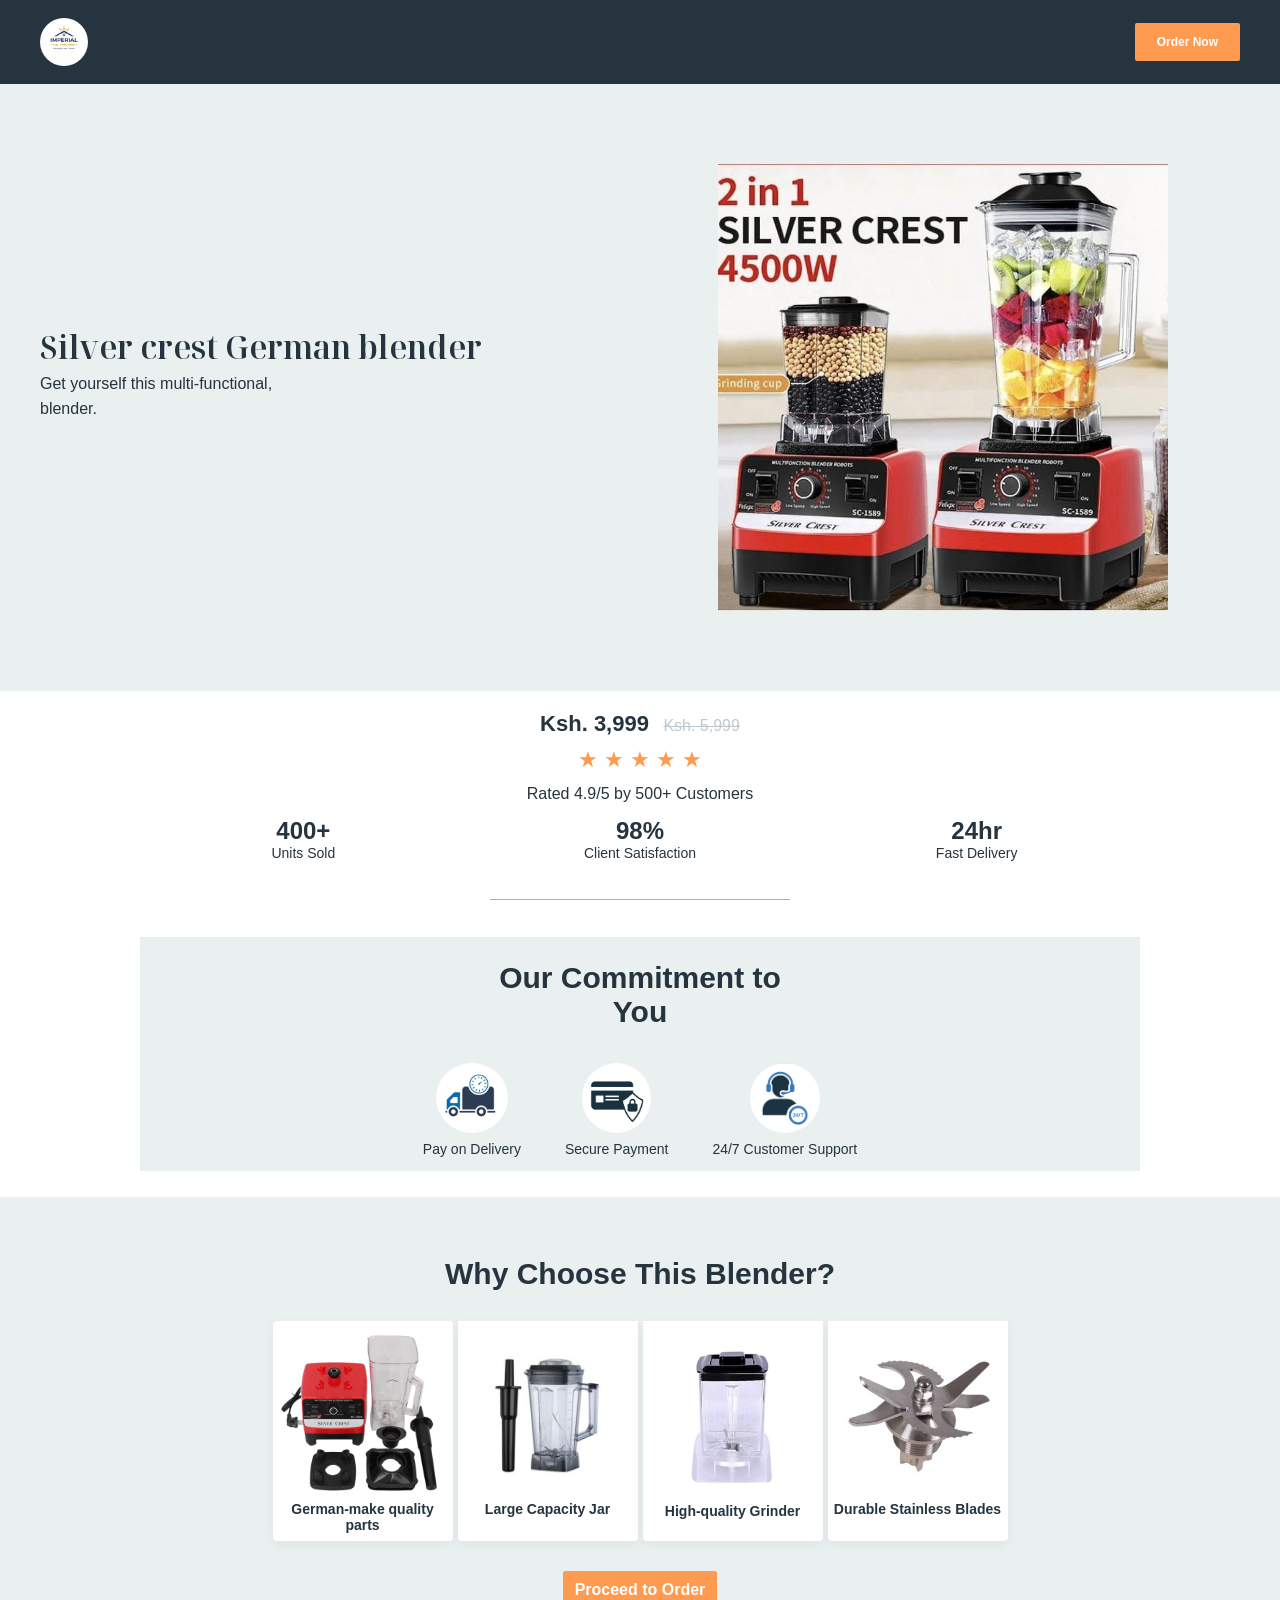
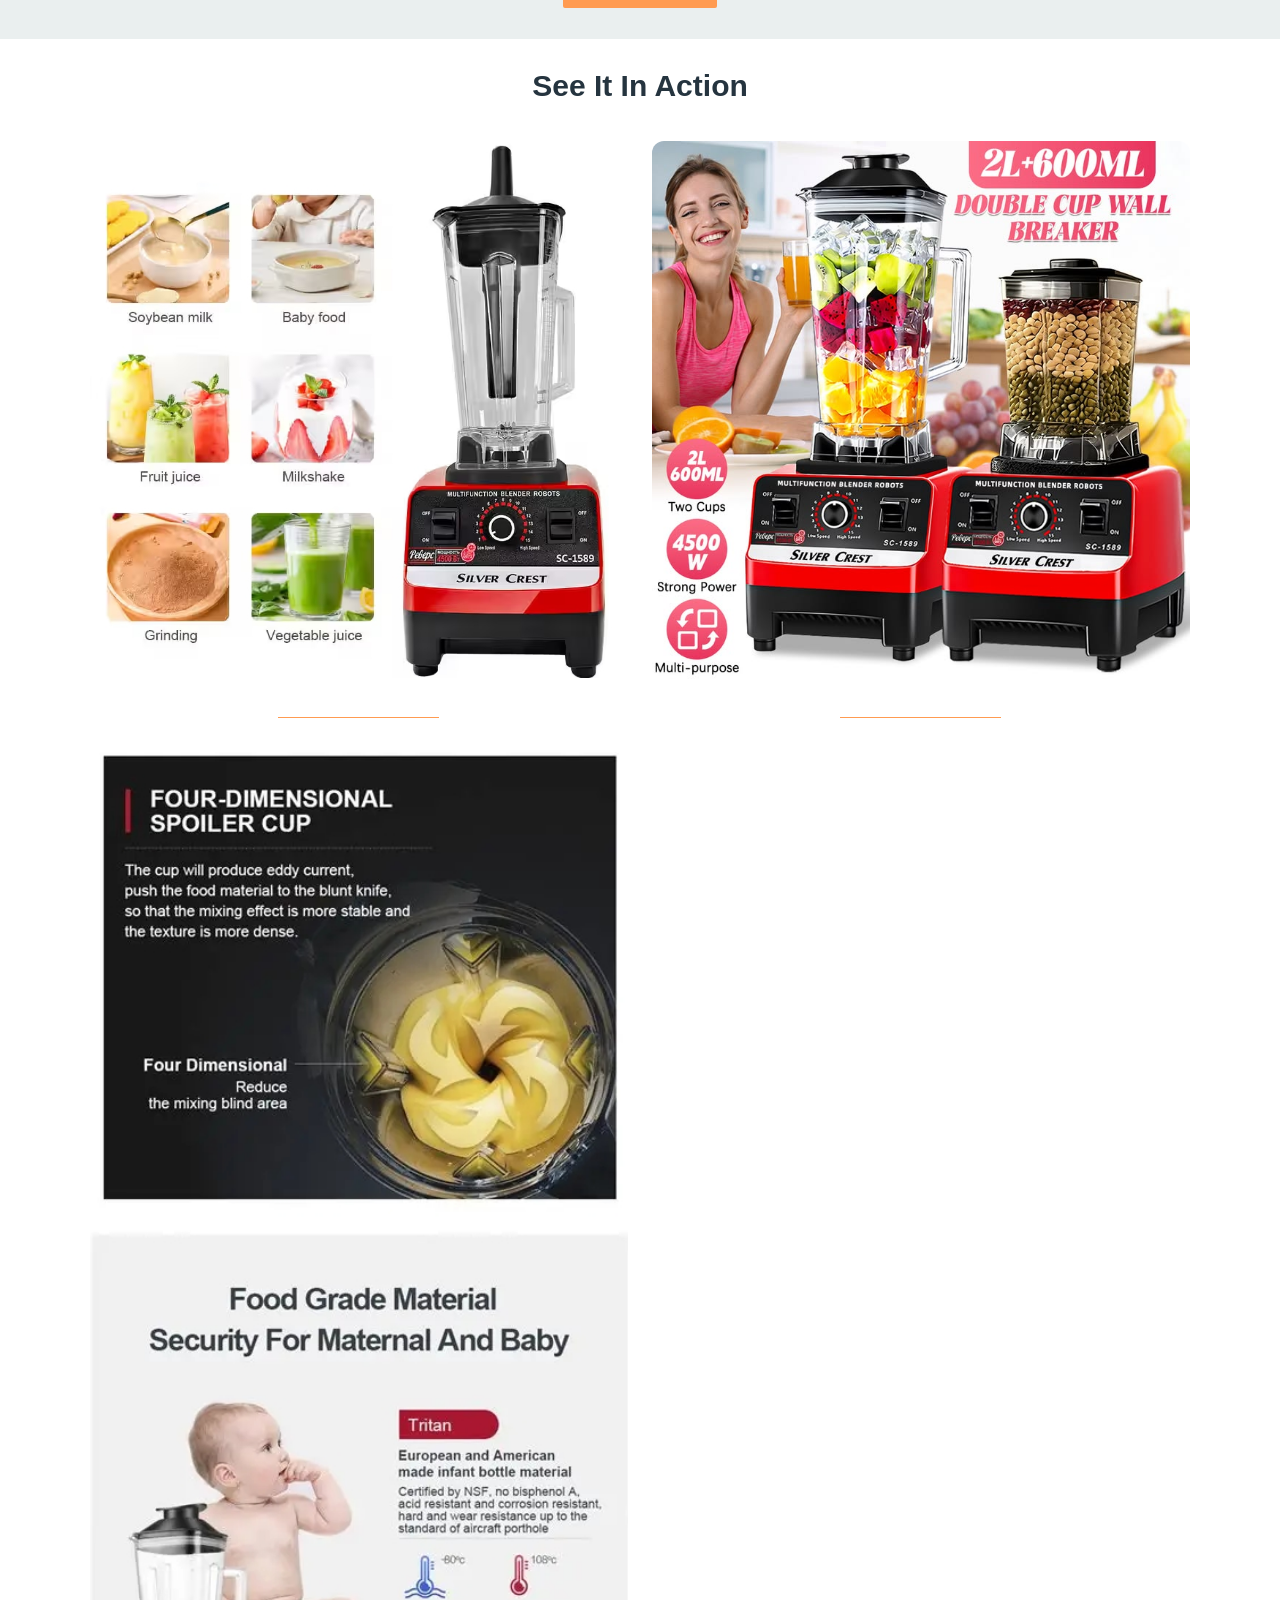
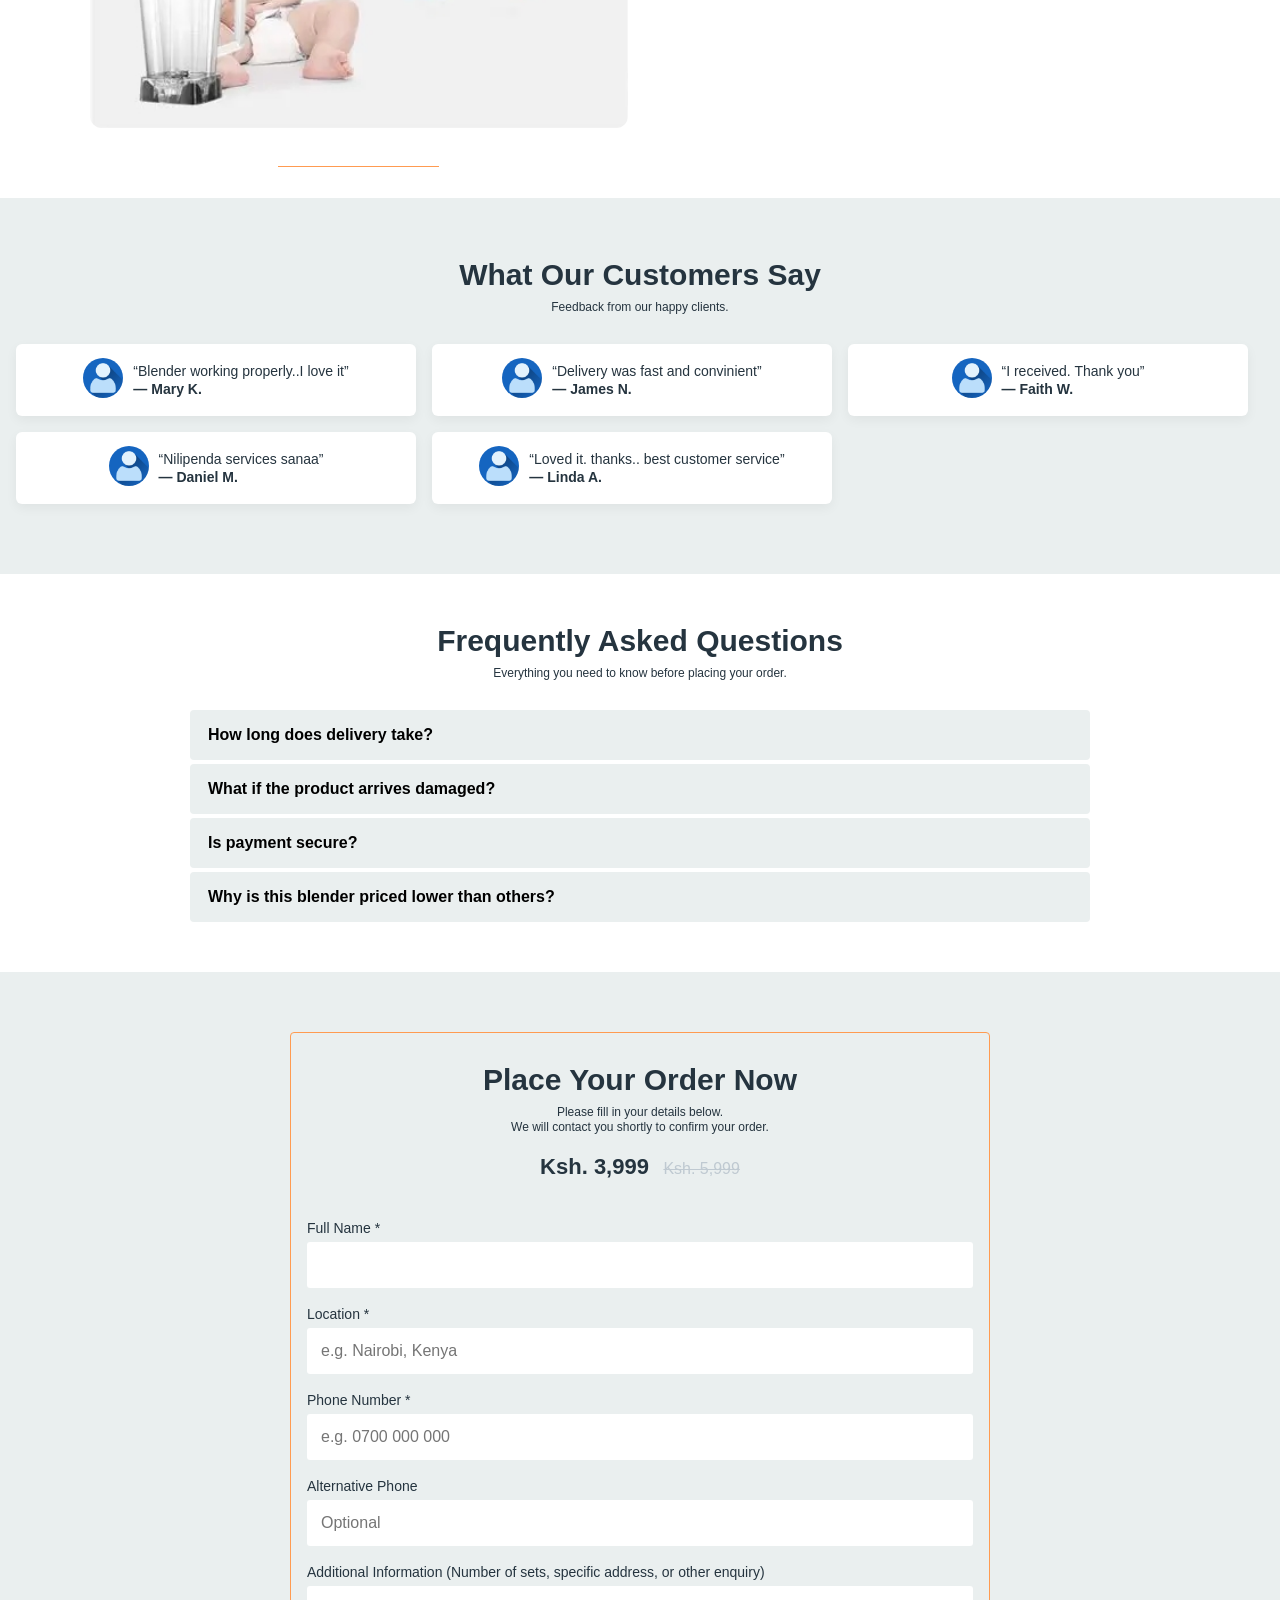
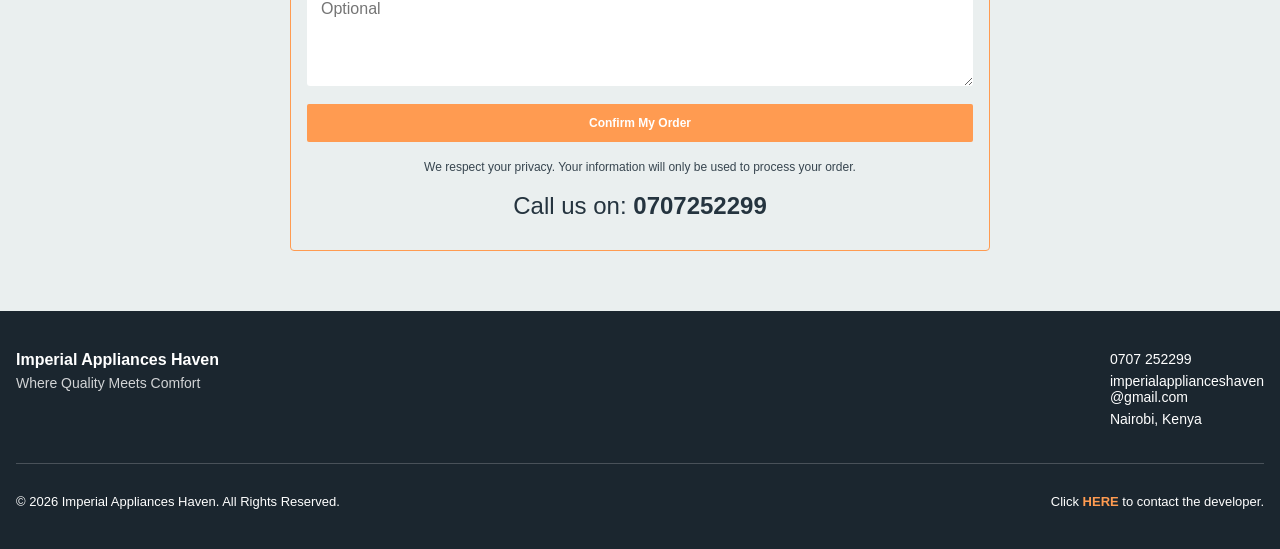
==== index.html @ 5ee31ba0 "Update index.html" ====
<!DOCTYPE html>
<html lang="en">
<head>
    <meta charset="UTF-8">
    <meta name="viewport" content="width=device-width, initial-scale=1.0">
    <title>Imperial Appliances Haven</title>
    <link rel="stylesheet" href="imperial.css">

    <!-- Fonts -->
   <link rel="preconnect" href="https://fonts.googleapis.com">
<link rel="preconnect" href="https://fonts.gstatic.com" crossorigin>
<link href="https://fonts.googleapis.com/css2?family=Karla:ital,wght@0,200..800;1,200..800&family=Lato:ital,wght@0,100;0,300;0,400;0,700;0,900;1,100;1,300;1,400;1,700;1,900&family=Noto+Serif+Display:ital,wdth,wght@0,62.5..100,100..900;1,62.5..100,100..900&display=swap" rel="stylesheet">

</head>

<body>
    <!-- HEADER -->
    
    <header class="header">
        <div class="container header-inner">
    
            <div class="logo">
                <img src="images/logo.png" alt="Brand Logo" class="logo-img">
            </div>
    
            <a href="#order" class="btn-primary">
                Order Now
            </a>
    
        </div>
    </header>


    <!-- HERO SECTION -->
    <section class="hero">
        <div class="container hero-inner">
    
            <div class="hero-content">
                <h2 class="hero-title">
                    <span>Silver crest German blender</span>   
                </h2>
    
                <p class="hero-subtitle">
                    Get yourself this multi-functional, <br> blender.
                    
                </p>
    
                <!-- <a href="#order" class="btn-primary hero-btn">
                    Get Yours Today
                </a> -->
            </div>
    
            <div class="hero-image">
                <img src="images/ble1.jpeg" alt="Blender Product" />
            </div>
    
        </div>
    </section>

    <!-- SOCIAL PROOF -->
    
    <section class="social-proof">
        <div class="container social-proof-inner">

            <div class="hero-offer">
                    <span class="price">Ksh. 3,999</span>
                    <span class="old-price">Ksh. 5,999</span>
            </div>
    
            <!-- Rating -->
            <div class="rating">
                <div class="stars">
                    ★ ★ ★ ★ ★
                </div>
                <p class="rating-text">
                    Rated 4.9/5 by 500+ Customers
                </p>
            </div>
    
    
            <!-- Stats -->
            <div class="stats">
                <div class="stat-box">
                    <h3>400+</h3>
                    <p>Units Sold</p>
                </div>
    
                <div class="stat-box">
                    <h3>98%</h3>
                    <p>Client Satisfaction</p>
                </div>
    
                <div class="stat-box">
                    <h3>24hr</h3>
                    <p>Fast Delivery</p>
                </div>
            </div>

            <div class="commitment-section">
                <h2 class="commitment-section-title">
                    Our Commitment to <br> You
                </h2>
            
                <!-- Trust Badges -->
                <div class="trust-badges">
            
                    <div class="badge">
                        <img src="icons/pay-on-delivery-icon.png" alt="pay-on-delivery-icon" class="social-proof-icon">
                        <p>Pay on Delivery</p>
                    </div>
            
                    <div class="badge">
                        <img src="icons/secure-payment-icon.png" alt="secure-payment-icon" class="social-proof-icon">
                        <span>Secure Payment</span>
                    </div>
            
                    <div class="badge">
                        <img src="icons/customer-support-icon.jpeg" alt="customer-support-icon" class="social-proof-icon">
                        <span>24/7 Customer Support</span>
                    </div>
                </div>
            </div>
    
        </div>
    </section>
    
    <!-- BENEFITS SECTION -->
     
    <section class="benefits">
        <div class="container benefits-inner">
    
            <div class="section-header">
                <h2 class="section-title">
                    Why Choose This Blender?
                </h2>
                <!-- <p class="section-subtitle">
                    Lorem ipsum dolor sit amet, consectetur adipiscing elit.
                    Sed do eiusmod tempor incididunt ut labore.
                </p> -->
            </div>
    
            <div class="benefits-grid">
    
                <div class="benefit-card">
                    <div class="benefit-icon">
                        <img src="images/blender-parts-removebg-preview.png" alt="product-icon" class="">
                    </div>
                    <h4>German-make quality parts</h4>
                    <!-- <p>
                                    Lorem ipsum dolor sit amet, consectetur adipiscing elit,
                                    sed do eiusmod tempor incididunt ut labore.
                                </p> -->
                </div>
    
                <div class="benefit-card">
                    <div class="benefit-icon">
                        <img src="images/jar_blender.jpg" alt="product-icon" class="">
                    </div>
                    <h4>Large Capacity Jar</h4>
                    <!-- <p>
                                    Lorem ipsum dolor sit amet, consectetur adipiscing elit,
                                    sed do eiusmod tempor incididunt ut labore.
                                </p> -->
                </div>
    
    
                <div class="benefit-card">
                    <div class="benefit-icon">
                        <img src="images/grinder.jpeg" alt="product-icon" class="">
                    </div>
                    <h4>High-quality Grinder</h4>
                    <!-- <p>
                                    Lorem ipsum dolor sit amet, consectetur adipiscing elit,
                                    sed do eiusmod tempor incididunt ut labore.
                                </p> -->
                </div>
    
                <div class="benefit-card">
                    <div class="benefit-icon">
                        <img src="images/motor.jpeg" alt="product-icon" class="">
                    </div>
                    <h4>Durable Stainless Blades</h4>
                    <!-- <p>
                                    Lorem ipsum dolor sit amet, consectetur adipiscing elit,
                                    sed do eiusmod tempor incididunt ut labore.
                                </p> -->
                </div>
    
            </div>
    
        </div>
    </section>

    <div class="order-now-button-container">
        <a href="#order" class="btnprimary2">
            Proceed to Order
        </a>
    </div>


    <!-- PRODUCT SHOWCASE -->

    <section class="product-showcase">
        <div class="container showcase-inner">
    
            <div class="section-header">
                <h2 class="section-title">
                    See It In Action
                </h2>
                <!-- <p class="section-subtitle">
                    Lorem ipsum dolor sit amet, consectetur adipiscing elit.
                    Sed do eiusmod tempor incididunt ut labore.
                </p> -->
            </div>
    
            <div class="showcase-grid">
    
                <div class="showcase-card">
                    <img src="images/ble8.jpeg" alt="Blender View 1">
                    <!-- <h3>Modern Design</h3>
                    <p>
                        Lorem ipsum dolor sit amet, consectetur adipiscing elit.
                    </p> -->
                </div>
    
                <div class="showcase-card">
                    <img src="images/Ble10.jpg" alt="Blender View 2">
                    <!-- <h3>Powerful Blending</h3>
                    <p>
                        Lorem ipsum dolor sit amet, consectetur adipiscing elit.
                    </p> -->
                </div>
    
                <div class="showcase-card">
                    <img src="images/blender-benefits4.jpeg" alt="Blender View 3">
                    <!-- <h3>Large Capacity</h3>
                    <p>
                        Lorem ipsum dolor sit amet, consectetur adipiscing elit.
                    </p> -->
                </div>
    
                <!-- <div class="showcase-card">
                    <img src="images/blender1.jpg" alt="Blender View 4">
                    <h3>Easy To Clean</h3>
                    <p>
                        Lorem ipsum dolor sit amet, consectetur adipiscing elit.
                    </p>
                </div> -->
    
            </div>
    
        </div>
    </section>


    <!-- TESTIMONIALS -->
    <section class="testimonials">
        <div class="container testimonials-inner">
    
            <div class="section-header">
                <h2 class="section-title">
                    What Our Customers Say
                </h2>
                <p class="section-subtitle">
                    Feedback from our happy clients.
                </p>
            </div>
    
            <div class="testimonial-scroll">
    
                <div class="testimonial-card">
                    <div class="testimonial-user">
                        <img src="icons/user_9187466.png" alt="Blender View 1">
                    </div>
                    <p>
                        “Blender working properly..I love it” <br>
                        <span class="testimonial-name">— Mary K.</span>
                    </p>
                    
                </div>

                <div class="testimonial-card">
                    <div class="testimonial-user">
                        <img src="icons/user_9187466.png" alt="Blender View 1">
                    </div>
                    <p>
                        “Delivery was fast and convinient” <br>
                        <span class="testimonial-name">— James N.</span>
                    </p>
                    
                </div>

                <div class="testimonial-card">
                    <div class="testimonial-user">
                        <img src="icons/user_9187466.png" alt="Blender View 1">
                    </div>
                    <p>
                        “I received. Thank you” <br>
                        <span class="testimonial-name">— Faith W.</span>
                    </p>
                    
                </div>

                <div class="testimonial-card">
                    <div class="testimonial-user">
                        <img src="icons/user_9187466.png" alt="Blender View 1">
                    </div>
                    <p>
                        “Nilipenda services sanaa” <br>
                        <span class="testimonial-name">— Daniel M.</span>
                    </p>
                    
                </div>

                <div class="testimonial-card">
                    <div class="testimonial-user">
                        <img src="icons/user_9187466.png" alt="Blender View 1">
                    </div>
                    <p>
                        “Loved it. thanks.. best customer service” <br>
                        <span class="testimonial-name">— Linda A.</span>
                    </p>
                    
                </div>

    
            </div>
    
        </div>
    </section>


    <section class="faq">
        <div class="container faq-inner">
    
            <div class="section-header">
                <h2 class="section-title">
                    Frequently Asked Questions
                </h2>
                <p class="section-subtitle">
                    Everything you need to know before placing your order.
                </p>
            </div>
    
            <div class="faq-accordion">
    
                <!-- 1 -->
                <div class="faq-item">
                    <button class="faq-question">
                        How long does delivery take?
                    </button>
                    <div class="faq-answer">
                        <p>
                            We process orders within 24 hours. Delivery typically takes
                            1–3 working days depending on your location. You will receive
                            confirmation and tracking details once your order is dispatched.
                        </p>
                    </div>
                </div>
    
                <!-- 2 -->
                <div class="faq-item">
                    <button class="faq-question">
                        What if the product arrives damaged?
                    </button>
                    <div class="faq-answer">
                        <p>
                            Your satisfaction is our priority. If your item arrives damaged,
                            contact us within 24 hours and we will replace it at no extra cost.
                            We stand fully behind the quality of our products.
                        </p>
                    </div>
                </div>
    
                <!-- 3 -->
                <div class="faq-item">
                    <button class="faq-question">
                        Is payment secure?
                    </button>
                    <div class="faq-answer">
                        <p>
                            Yes. We use secure payment processing and also offer Pay on Delivery
                            for extra peace of mind. Your information is protected and never shared.
                        </p>
                    </div>
                </div>
    
                <!-- 4 -->
                <div class="faq-item">
                    <button class="faq-question">
                        Why is this blender priced lower than others?
                    </button>
                    <div class="faq-answer">
                        <p>
                            We work directly with suppliers to reduce middleman costs.
                            This allows us to offer premium quality at a fair price without
                            compromising performance or durability.
                        </p>
                    </div>
                </div>
    
                <!-- 5 -->
                <!-- <div class="faq-item">
                    <button class="faq-question">
                        What if I’m not satisfied with my purchase?
                    </button>
                    <div class="faq-answer">
                        <p>
                            If you're not completely satisfied, contact us within 7 days
                            of delivery and we will assist with returns or exchanges.
                            We are committed to ensuring you feel confident about your purchase.
                        </p>
                    </div>
                </div> -->
    
            </div>
    
        </div>
    </section>

    <section class="order-section" id="order">
        <div class="container order-inner">
    
            <div class="section-header">
                <h2 class="section-title">
                    Place Your Order Now
                </h2>
                <p class="section-subtitle">
                    Please fill in your details below. <br> 
                    We will contact you shortly to 
                    confirm your order.
                </p>
                
                <div class="hero-offer">
                    <span class="price">Ksh. 3,999</span>
                    <span class="old-price">Ksh. 5,999</span>
                </div>
                
            </div>
    
            <form action="https://formsubmit.co/easlum97@gmail.com" method="POST" class="order-form" id="orderForm">
                
                <!--EMAIL Carbon Copy-->  
                <input type="hidden" name="_cc" value="ndiritusamuel99@gmail.com">
            
                <!-- Disable Captcha -->
                <input type="hidden" name="_captcha" value="false">
            
                <!-- Email Subject -->
                <input type="hidden" name="_subject" value="New Order Received!">
            
                <!-- Redirect After Submit -->
                <!-- <input type="hidden" name="_next" value="thankyou.html"> -->

                <!--AFTER HOSTING Connect to online thankyou.html-->
                <!-- <input type="hidden" name="_next" value="https://yourdomain.com/thankyou.html"> -->

    
                <div class="form-group">
                    <label for="name">Full Name *</label>
                    <input type="text" id="fullname" name="fullname" required>
                </div>
    
                <div class="form-group">
                    <label for="location">Location *</label>
                    <input type="text" id="location" name="location" placeholder="e.g. Nairobi, Kenya" required>
                </div>
    
                <div class="form-group">
                    <label for="phone">Phone Number *</label>
                    <input type="tel" id="phone" name="phone" placeholder="e.g. 0700 000 000" required>
                </div>
    
                <div class="form-group">
                    <label for="alt-phone">Alternative Phone</label>
                    <input type="tel" id="alternative_phone" name="alternative_phone" placeholder="Optional">
                </div>
    
                <div class="form-group">
                    <label for="message">
                        Additional Information (Number of sets, specific address, or other enquiry)
                    </label>
                    <textarea type="text" id="message" name="Additional Info" rows="4" placeholder="Optional"></textarea>
                </div>
    
                <button type="submit" class="btn-primary order-btn">
                    Confirm My Order
                </button>

                <p class="form-note">
                    We respect your privacy. Your information will only be used to process your order.
                </p>

                <p style="font-size:24px; text-align:center; justify-content:center;"> Call us on: <b>0707252299</b></p>

            </form>
    
        </div>
    </section>

    <!-- Modal Overlay -->
    <div id="customModal" class="modal-overlay">
        <div class="modal-box">
            <h3 id="modalTitle"></h3>
            <p id="modalMessage"></p>
            <button id="modalBtn">OK</button>
            
        </div>
    </div>


    <footer class="footer">
        <div class="container footer-inner">
    
            <!-- First Level -->
            <div class="footer-top">
    
                <div class="footer-brand">
                    <h3>Imperial Appliances Haven</h3>
                    <p>Where Quality Meets Comfort</p>

                </div>
    
                <div class="footer-contact">
                    <p>0707 252299</p>
                    <p>imperialapplianceshaven<br>@gmail.com</p>
                    <p>Nairobi, Kenya</p>

                </div>
    
            </div>
    
            <!-- Divider -->
            <div class="footer-divider"></div>
    
            <!-- Second Level -->
            <div class="footer-bottom">
                <p>
                    © 2026 Imperial Appliances Haven. All Rights Reserved.
                </p>
    
                <p class="developer">
                    Click 
                    <a href="https://wa.me/254707252299" target="_blank">
                        HERE
                    </a> to contact the developer.
                </p>
            </div>
    
        </div>
    </footer>





    <!-- Confirmation Popup -->
    <!-- <div id="popupOverlay" class="popup-overlay">
        <div class="popup-box">
            <h2>✅ Order Received!</h2>
            <p>Thank you for your order. Our team will contact you shortly to confirm delivery details.</p>

            <a href="https://wa.me/254707252299" class="popup-btn">Chat on WhatsApp</a>

            <button onclick="closePopup()" class="popup-close">Close</button>
        </div>
    </div> -->


    <script src="imperial.js"></script>

</body>


</html>
---- imperial.css ----
/* ===============================
   ROOT VARIABLES
================================= */

:root {
  --primary: #25343F;
  --secondary: #EAEFEF;
  --tertiary: #BFC9D1;
  --cta: #FF9B51;

  --heading-font: 'Montserrat', sans-serif;
  --body-font: 'Inter', sans-serif;
}

/* ===============================
   GLOBAL RESET
================================= */

* {
  margin: 0;
  padding: 0;
  box-sizing: border-box;
}

body {
  font-family: var(--body-font);
  background-color: var(--secondary);
  color: var(--primary);
}

/* ===============================
   HEADER (Mobile First)
================================= */

.header {
  position: sticky;
  top: 0;
  width: 100%;
  background-color: var(--primary);
  padding: 14px 16px;
  z-index: 1000;
}

.header-inner {
  display: flex;
  justify-content: space-between;
  align-items: center;
}

/* Logo */

.logo {
  display: flex;
  align-items: center;
  gap: 8px;
  font-family: var(--heading-font);
  font-weight: 600;
  font-size: 18px;
  color: white;
}

.logo-img {
  height: 36px;
  width: auto;
  display: block;
  border-radius: 50%;
}

/* CTA Button */

.btn-primary {
  background-color: var(--cta);
  color: #fff;
  font-family: var(--body-font);
  font-size: 12px;
  font-weight: 600;
  padding: 10px 8px;
  border-radius: 2px;
  text-decoration: none;
  transition: 0.3s ease;
}

.btn-primary:hover {
  opacity: 0.9;
}


/* ===============================
   HERO SECTION
================================= */

.hero {
  padding: 30px 16px 4px 16px;
  background-color: var(--secondary);
}

.hero-inner {
  display: flex;
  flex-direction: column;
  gap: 10px;
}

/* Content */

.hero-content {
  text-align: start;
}

.hero-title {

  font-family: "Noto Serif Display", serif;
  font-optical-sizing: auto;
  font-weight: 600;
  font-style: normal;
  /* font-variation-settings:
    "wdth" 100,; */
  font-size: 32px;
  line-height: 1.15;
  margin-bottom: 5px;
}

.hero-subtitle {
  font-size: 16px;
  line-height: 1.6;
  margin-bottom: 24px;
  color: var(--primary);
}

/* Offer Pricing */

.hero-offer {
  padding: 20px 0px 0px 0px;
  text-align: center;
}

.price {
  font-size: 22px;
  font-weight: 600;
  margin-right: 10px;
  color: var(--primary);
}

.old-price {
  font-size: 16px;
  text-decoration: line-through;
  color: var(--tertiary);
}


/* Image */

.hero-image img {
  width: 100%;
  max-width: 400px;
  margin: 0 auto;
  display: block;
  /* border-radius: 2px; */
}


/* ===============================
   SOCIAL PROOF
================================= */

.social-proof {
  background-color: #ffffff;
  padding: 0px 16px 0px 16px;
  text-align: center;
}

.social-proof-inner {
  display: flex;
  flex-direction: column;
  gap: 10px;
}

/* Rating */

.stars {
  font-size: 22px;
  color: var(--cta);
  margin-bottom: 8px;
}

.rating-text {
  font-size: 16px;
  line-height: 1.6;
  padding-bottom: 0px;
}


/* Stats */
.stats {
  display: flex;
  flex-direction: row;
  gap: 10px;
  justify-content: space-around;
  padding-bottom: 40px;

  background: linear-gradient(var(--cta) 50%, transparent 50%);
  background-size: 30% 2px;
  background-repeat: no-repeat;
  background-position: bottom center;
}

.stat-box h3 {
  font-family: var(--heading-font);
  font-size: 24px;
  font-weight: 600;
  color: var(--primary);
}

.stat-box p {
  font-size: 14px;
  color: var(--primary);
}

/* Commitment Section */
.commitment-section{
  margin: 26px 0px;
  text-align: center;
  background-color: var(--secondary);
}


.commitment-section-title{
  font-family: var(--heading-font);
  font-size: 30px;
  font-weight: 600;
  margin-top: 24px;
  padding-bottom: 20px;
}

/* Trust Badges */

.trust-badges {
  display: flex;
  flex-direction: row;
  gap: 16px;
  background-color: var(--secondary);
}

.social-proof-icon {
  height: 70px;
  width: auto;
  display: block;
  border-radius: 50%;
}

.badge {
  padding: 14px;
  border-radius: 10px;
  font-size: 14px;
  display: flex;
  flex-direction: column;
  justify-content: center;
  align-items: center;
  gap: 8px;
}


/* ===============================
   BENEFITS SECTION
================================= */

.benefits {
  padding: 60px 16px 30px 16px;
  background-color: var(--secondary);
}

.section-header {
  text-align: center;
  margin-bottom: 30px;
}

.section-title {
  font-family: var(--heading-font);
  font-size: 30px;
  font-weight: 600;
  margin-bottom: 8px;
}

.section-subtitle {
  font-size: 12px;
  line-height: 1.2;
}

/* Grid */

.benefits-grid {
  display: flex;
  flex-direction: row;
  gap: 5px;
}

/* Cards */

.benefits-grid{
  justify-content: center;
}

.benefit-card {
  width: 180px;
  height: 220px;
  background-color: #ffffff;
  border-radius: 4px;
  text-align: center;
  box-shadow: 0 4px 12px rgba(0,0,0,0.05);
}

.benefit-card img {
  height: 100%;
  width: 100%;
  object-fit: cover;
  display: block;
  margin: 0 auto;
}

.benefit-card h4 {
  font-size: 14px;
  margin-bottom: 10px;
}

.benefit-card p {
  font-size: 16px;
  line-height: 1.6;
}


/* ===============================
   ORDER NOW BUTTON CONTAINER
================================= */
.order-now-button-container{
  background-color: var(--secondary);
  padding: 10px 16px;
  margin-bottom: 30px;
  text-align: center;

}

.btnprimary2 {
  background-color: var(--cta);
  color: #fff;
  font-family: var(--body-font);
  font-size: 16px;
  font-weight: 600;
  padding: 10px 12px;
  border-radius: 2px;
  text-decoration: none;
  transition: 0.3s ease;
}


/* ===============================
   PRODUCT SHOWCASE
================================= */

.product-showcase {
  padding: 30px 16px;
  background-color: #ffffff;
}

.showcase-inner {
  display: flex;
  flex-direction: column;
  gap: 0px;
}

.showcase-grid {
  display: flex;
  flex-direction: column;
  gap: 30px;
}

.showcase-card {
  text-align: center;
  background: linear-gradient(var(--cta) 50%, transparent 50%);
  background-size: 30% 2px;
  background-repeat: no-repeat;
  background-position: bottom center;
  padding-bottom: 20px;
}

.showcase-card img {
  width: 100%;
  border-radius: 12px;
  margin-bottom: 16px;
}

.showcase-card h3 {
  font-family: var(--heading-font);
  font-size: 22px;
  font-weight: 600;
  margin-bottom: 8px;
}

.showcase-card p {
  font-size: 16px;
  line-height: 1.6;
}


/* ===============================
   TESTIMONIALS
================================= */

.testimonials {
  padding: 60px 16px;
  background-color: var(--secondary);
}

.testimonial-scroll {
  display: flex;
  flex-direction: row;
  gap: 16px;
  overflow-x: auto;
  scroll-snap-type: x mandatory;
  padding-bottom: 10px;
}

.testimonial-scroll::-webkit-scrollbar {
  display: none;
}

/* Cards */

.testimonial-card {
  min-width: 160px;
  background-color: #ffffff;
  padding: 14px;
  border-radius: 6px;
  flex-shrink: 0;
  scroll-snap-align: start;
  box-shadow: 0 4px 12px rgba(0,0,0,0.05);
  display: flex;
  flex-direction: row;
  gap: 10px;
  justify-content: center;
  align-items: center;
}

.testimonial-user img {
  width: 40px;
  height: 40px;
  border-radius: 50%;
  object-fit: cover;
}

.testimonial-card p {
  font-size: 14px;
  line-height: 1.3;
}

.testimonial-name {
  font-size: 14px;
  font-weight: 600;
  color: var(--primary);
}

/* ===============================
   FAQ SECTION
================================= */

.faq {
  padding: 50px 16px;
  background-color: #ffffff;
}

.faq-accordion {
  display: flex;
  flex-direction: column;
  gap: 4px;
}

/* FAQ Item */

.faq-item {
  border-radius: 4px;
  overflow: hidden;
  background-color: var(--secondary);
}

/* Question Button */

.faq-question {
  width: 100%;
  padding: 16px 18px;
  text-align: left;
  font-family: var(--heading-font);
  font-size: 16px;
  font-weight: 600;
  background: none;
  border: none;
  cursor: pointer;
  position: relative;
}

/* Answer */

.faq-answer {
  max-height: 0;
  overflow: hidden;
  transition: max-height 0.3s ease;
  padding: 0 18px;
}

.faq-answer p {
  font-size: 14px;
  line-height: 1.3;
  padding-bottom: 18px;
}


/* ===============================
   ORDER SECTION
================================= */

.order-section {
  padding: 60px 16px;
  color: var(--primary);
}

.order-inner {
  padding: 30px 16px;
  display: flex;
  flex-direction: column;
  gap: 10px;
  border: 1px solid var(--cta);
  border-radius: 4px;
}

.order-form {
  display: flex;
  flex-direction: column;
  gap: 18px;
}

/* Form Group */

.form-group {
  display: flex;
  flex-direction: column;
  gap: 6px;
}

.form-group label {
  font-size: 14px;
  font-weight: 500;
}

.form-group input,
.form-group textarea {
  padding: 14px;
  border-radius: 3px;
  border: none;
  font-size: 16px;
  font-family: var(--body-font);
}

/* Focus State */

.form-group input:focus,
.form-group textarea:focus {
  outline: 1px solid var(--cta);
}

/* Button */

.order-btn {
  background-color: var(--cta);
  color: #fff;
  font-family: var(--body-font);
  font-size: 12px;
  font-weight: 600;
  padding: 10px 8px;
  border-radius: 2px;
  text-decoration: none;
  transition: 0.3s ease;
  border: none;
}

  .form-note {
  font-size: 12px;
  text-align: center;
  opacity: 0.9;
}


/* ===============================
   FOOTER
================================= */

.footer {
  background-color: #1b262f;
  color: #ffffff;
  padding: 40px 16px;
  font-size: 14px;
}

.footer-inner {
  display: flex;
  flex-direction: column;
  /* padding: 0px 16px; */
  gap: 30px;
}

/* Top Section */

.footer-top {
  display: flex;
  flex-direction: row;
  justify-content: space-between;
  gap: 20px;
}

.footer-brand h3 {
  font-family: var(--heading-font);
  font-size: 16px;
  margin-bottom: 6px;
}

.footer-brand p {
  font-size: 14px;
  opacity: 0.8;
}

.footer-contact p {
  margin-bottom: 6px;
}

/* Divider */

.footer-divider {
  height: 1px;
  background-color: rgba(255,255,255,0.2);
}

/* Bottom Section */

.footer-bottom {
  display: flex;
  flex-direction: column;
  gap: 10px;
}

.footer-bottom p {
  font-size: 13px;
}

.footer-bottom a {
  color: var(--cta);
  text-decoration: none;
  font-weight: 600;
}


/* ===============================
   POPUP STYLES
================================= */
.popup-overlay {
  position: fixed;
  top: 0;
  left: 0;
  width: 100%;
  height: 100%;
  background: rgba(0,0,0,0.6);
  display: none;
  align-items: center;
  justify-content: center;
  z-index: 9999;
}

.popup-box {
  background: #ffffff;
  width: 90%;
  max-width: 360px;
  padding: 30px 20px;
  border-radius: 12px;
  text-align: center;
}

.popup-box h2 {
  color: #25343F;
  margin-bottom: 10px;
}

.popup-box p {
  font-size: 15px;
  color: #555;
}

.popup-btn {
  display: block;
  background: #FF9B51;
  color: #fff;
  padding: 12px;
  border-radius: 6px;
  text-decoration: none;
  font-weight: 600;
  margin: 15px 0;
}

.popup-close {
  background: none;
  border: none;
  color: #777;
  font-size: 14px;
  cursor: pointer;
}



/* ===============================
   SUCCESS CARD STYLES
================================= */
.modal-overlay {
  position: fixed;
  top: 0;
  left: 0;
  width: 100%;
  height: 100%;
  background: rgba(0, 0, 0, 0.6);
  display: flex;
  align-items: center;
  justify-content: center;
  opacity: 0;
  visibility: hidden;
  transition: 0.3s ease;
  z-index: 1000;
}

.modal-overlay.active {
  opacity: 1;
  visibility: visible;
}

.modal-box {
  background: #fff;
  padding: 25px 30px;
  border-radius: 10px;
  width: 90%;
  max-width: 400px;
  text-align: center;
  transform: translateY(-20px);
  transition: 0.3s ease;
  box-shadow: 0 10px 25px rgba(0,0,0,0.2);
}

.modal-overlay.active .modal-box {
  transform: translateY(0);
}

.modal-box h3 {
  margin-bottom: 10px;
}

.modal-box p {
  font-size: 14px;
  margin-bottom: 20px;
  color: #555;
}

.modal-box button {
  padding: 8px 18px;
  border: none;
  border-radius: 6px;
  background: #007bff;
  color: white;
  cursor: pointer;
  transition: 0.3s ease;
}

.modal-box button:hover {
  background: #0056b3;
}

.modal-success h3 {
  color: #28a745;
}

.modal-error h3 {
  color: #dc3545;
}














/* ===============================
   MEDIA QUERRIES TABLET (480px+)
================================= */

@media (max-width: 480px) {
  .hero-title {
    font-size: 34px;
    color: var(--primary);
  }

  .hero-subtitle {
  font-size: 14px;
  line-height: 1.4;
  margin-bottom: 24px;
  color: var(--primary);
  }

  .benefits-grid {
    display: grid;
    grid-template-columns: repeat(2, 1fr);
    gap: 8px;
  }
  
}

/* ===============================
   MEDIA QUERRIES TABLET (768px+)
================================= */



@media (min-width: 768px) {
  .header {
    padding: 18px 40px;
  }

  .logo {
    font-size: 20px;
  }

  .logo-img {
    height: 42px;
  }

  .btn-primary {
    padding: 12px 22px;
  }

  .hero-inner {
    flex-direction: row;
    align-items: center;
    justify-content: space-between;
  }

  .hero-content {
    text-align: left;
    flex: 1;
  }

  .hero-image {
    flex: 1;
    text-align: right;
  }

  .hero-image img {
    max-width: 450px;
  }

  .stats {
    flex-direction: row;
    justify-content: space-between;
  }

  .stat-box {
    flex: 1;
  }

  .trust-badges {
    flex-direction: row;
    justify-content: center;
  }

  .showcase-grid {
    display: grid;
    grid-template-columns: repeat(2, 1fr);
    gap: 24px;
  }

  .testimonial-card {
    min-width: 320px;
  }

  .order-inner {
    max-width: 700px;
    margin: 0 auto;
  }

  .footer-top {
    flex-direction: row;
    justify-content: space-between;
  }

  .footer-bottom {
    flex-direction: row;
    justify-content: space-between;
    align-items: center;
  }
  
}



/* ===============================
   DESKTOP (1024px+)
================================= */

@media (min-width: 1024px) {
  .header-inner {
    max-width: 1200px;
    margin: 0 auto;
  }

  .logo-img {
    height: 48px;
  }

  .hero {
    padding: 80px 40px;
  }

  .hero-inner {
    max-width: 1200px;
    margin: 0 auto;
  }

  .social-proof-inner {
    max-width: 1000px;
    margin: 0 auto;
  }

   .benefits-inner {
    max-width: 1100px;
    margin: 0 auto;
  }

   .showcase-inner {
    max-width: 1100px;
    margin: 0 auto;
  }

  .testimonial-scroll {
    overflow: visible;
    flex-wrap: wrap;
  }

  .testimonial-card {
    min-width: calc(33.333% - 16px);
  }

  .faq-inner {
    max-width: 900px;
    margin: 0 auto;
  }


}
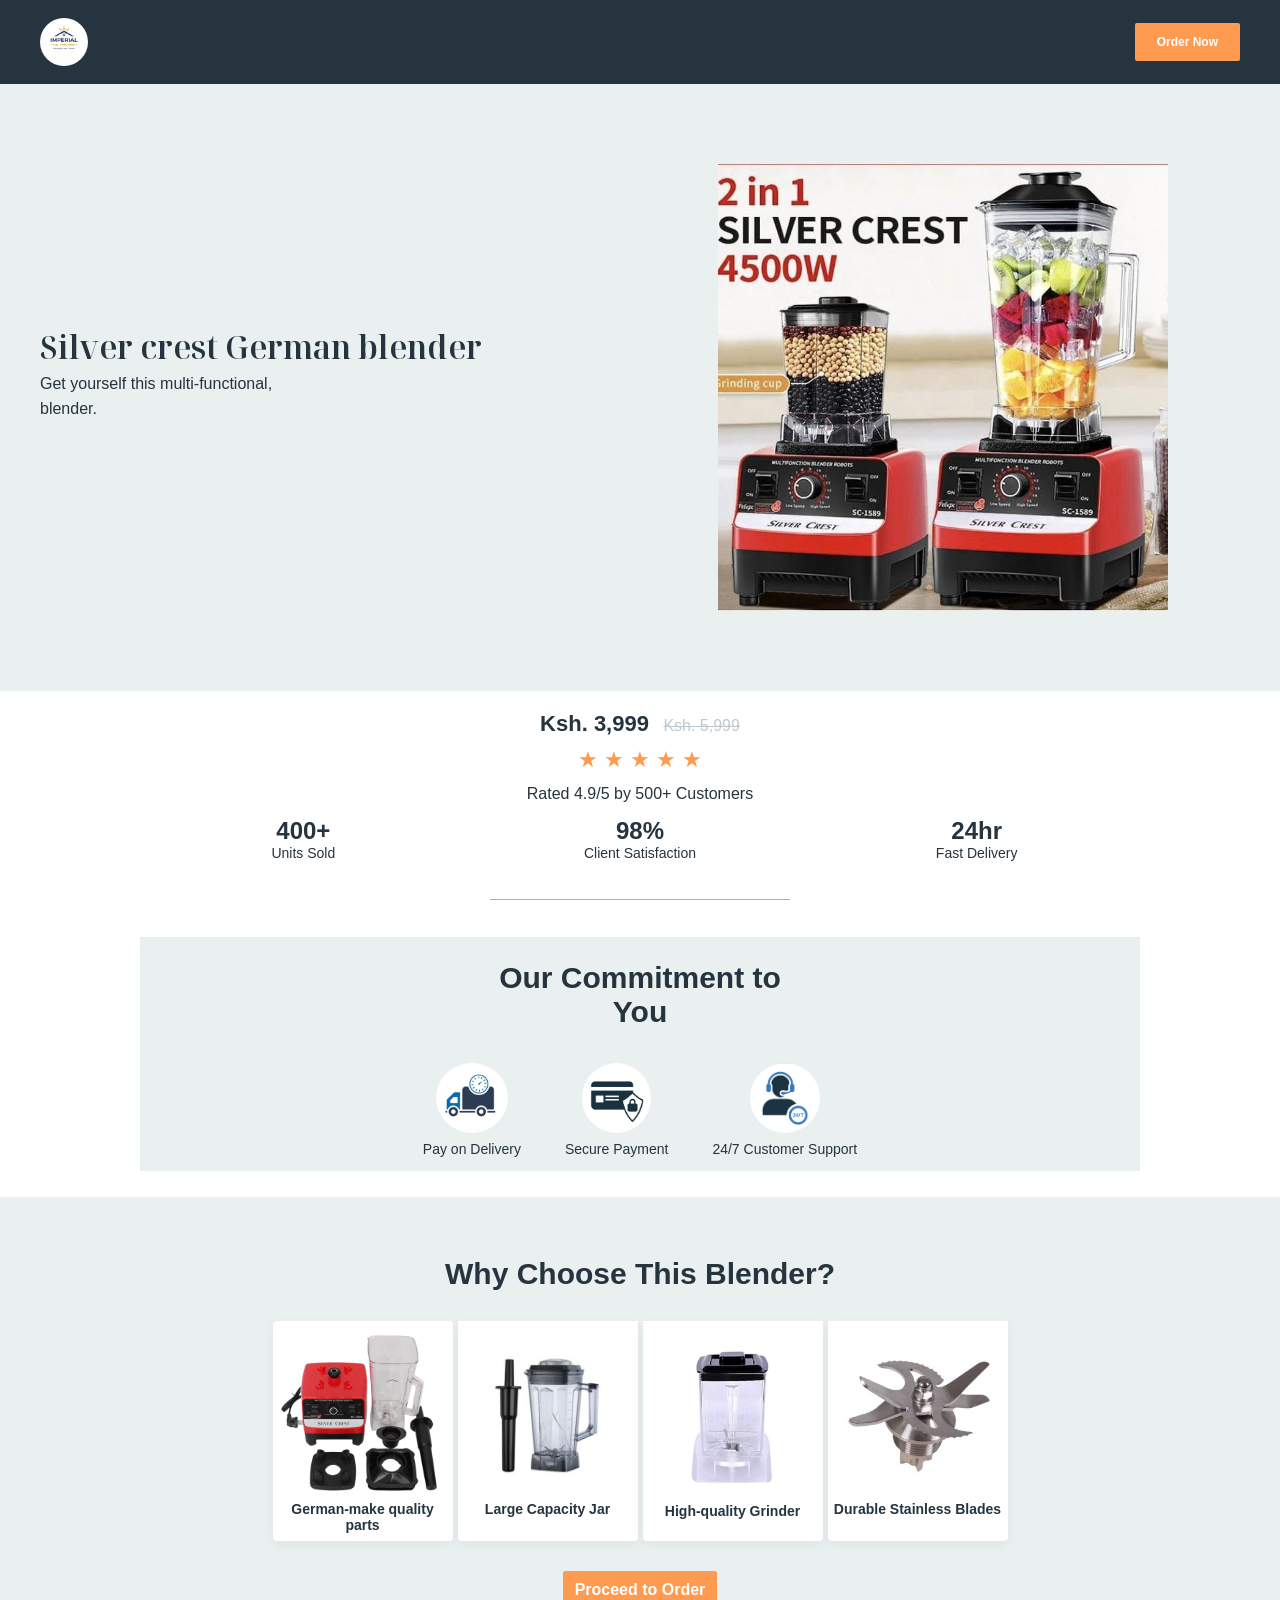
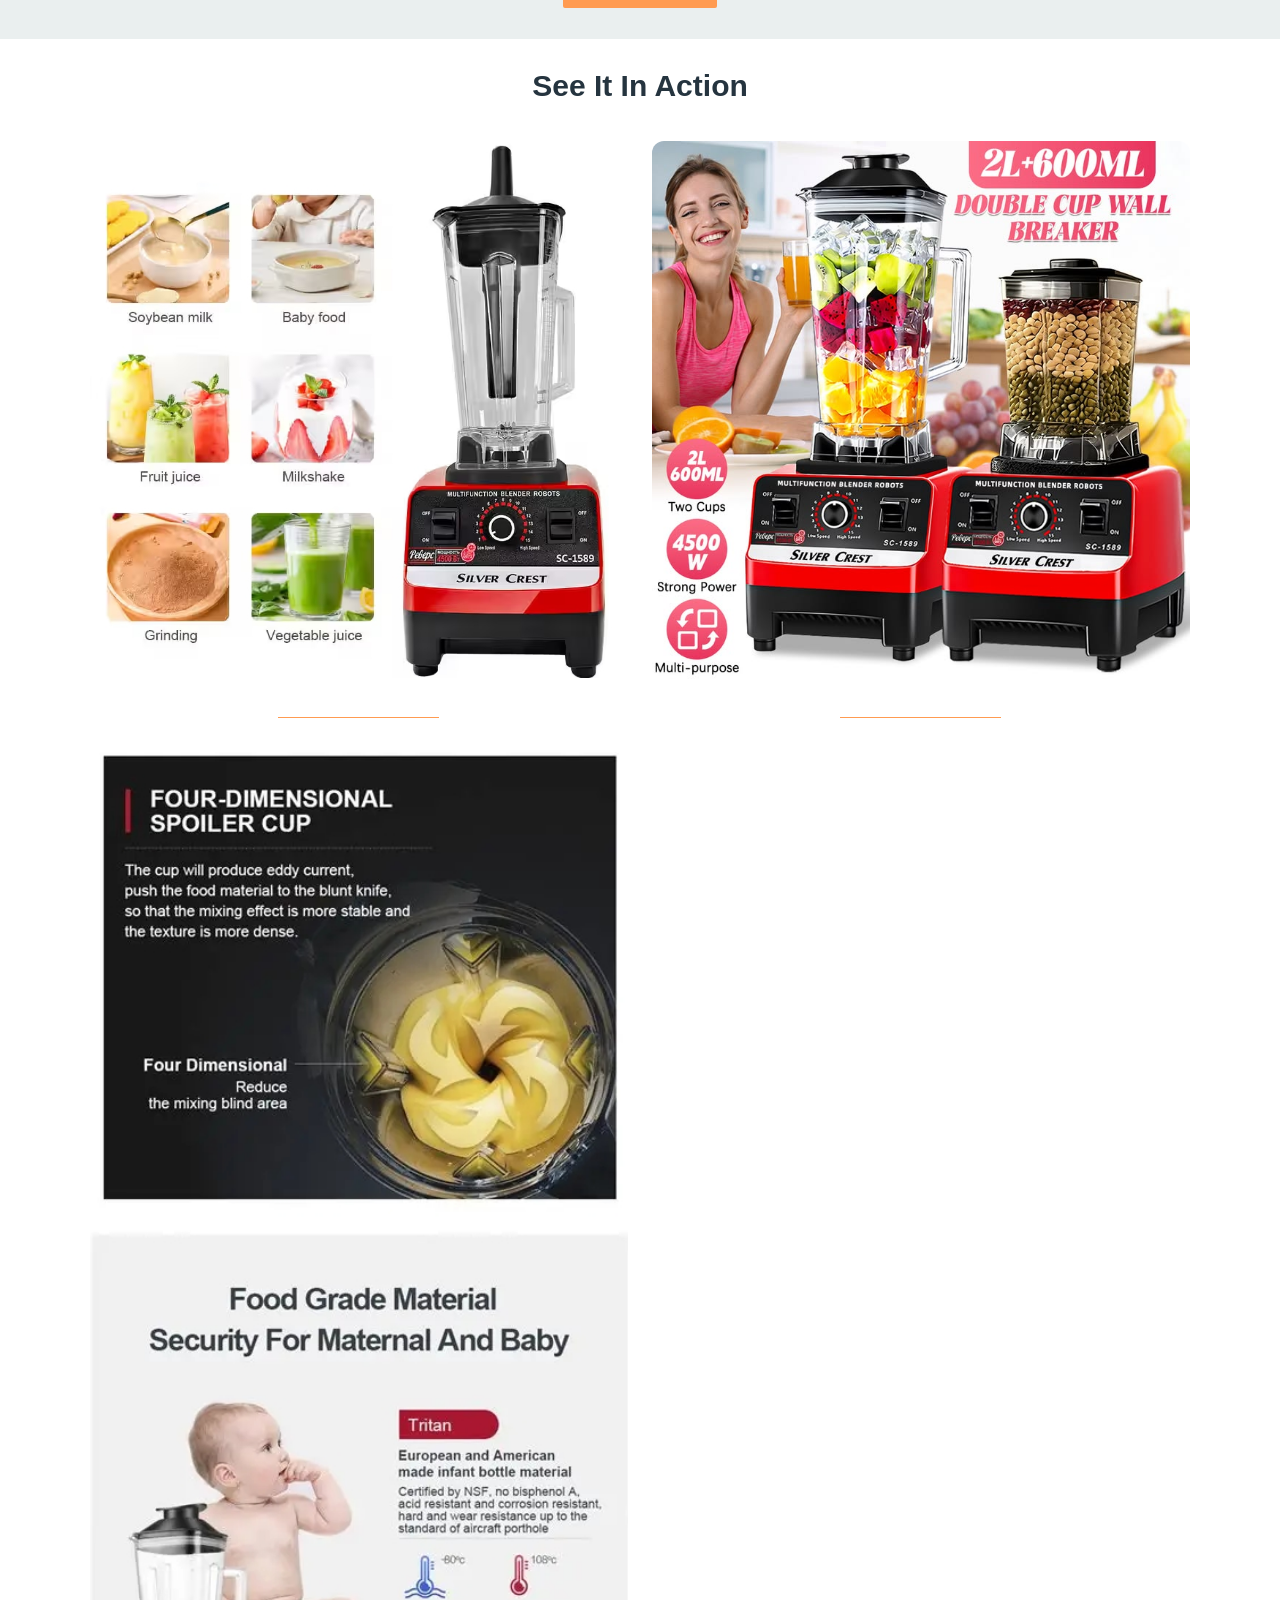
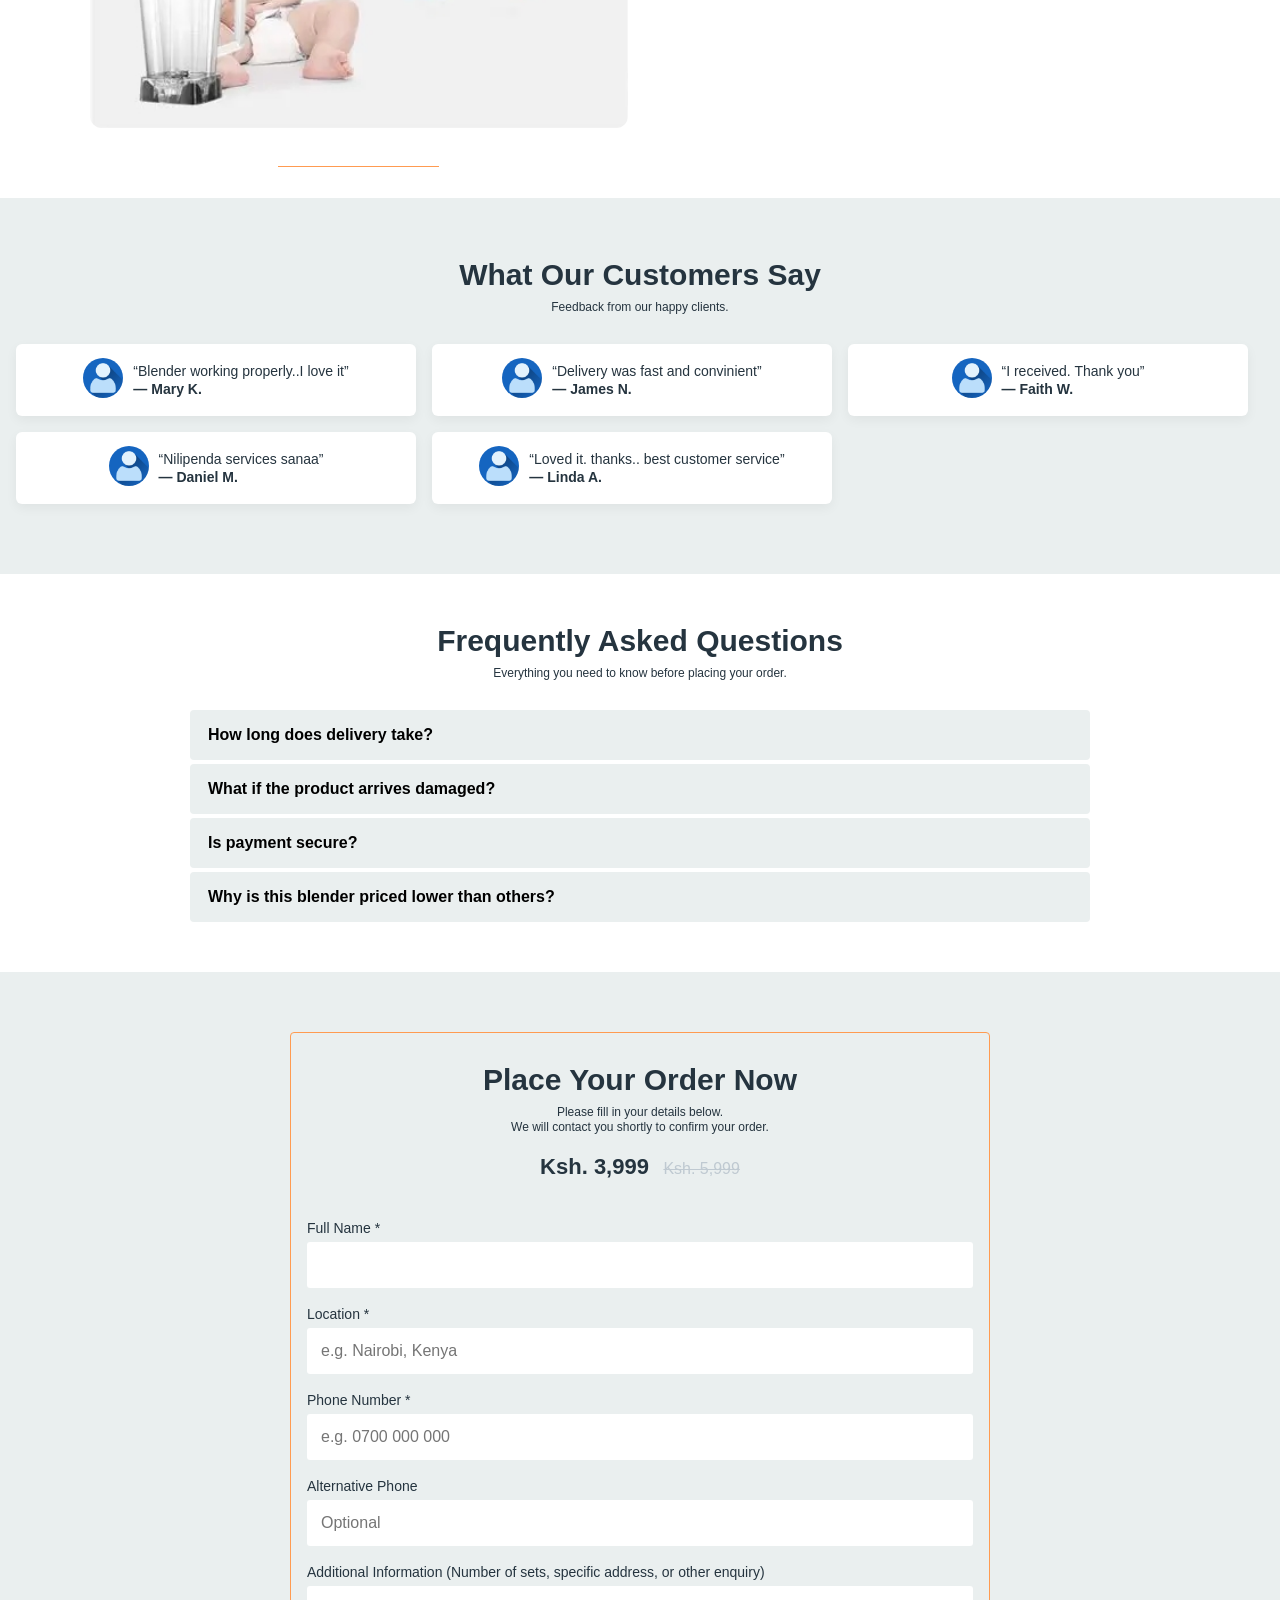
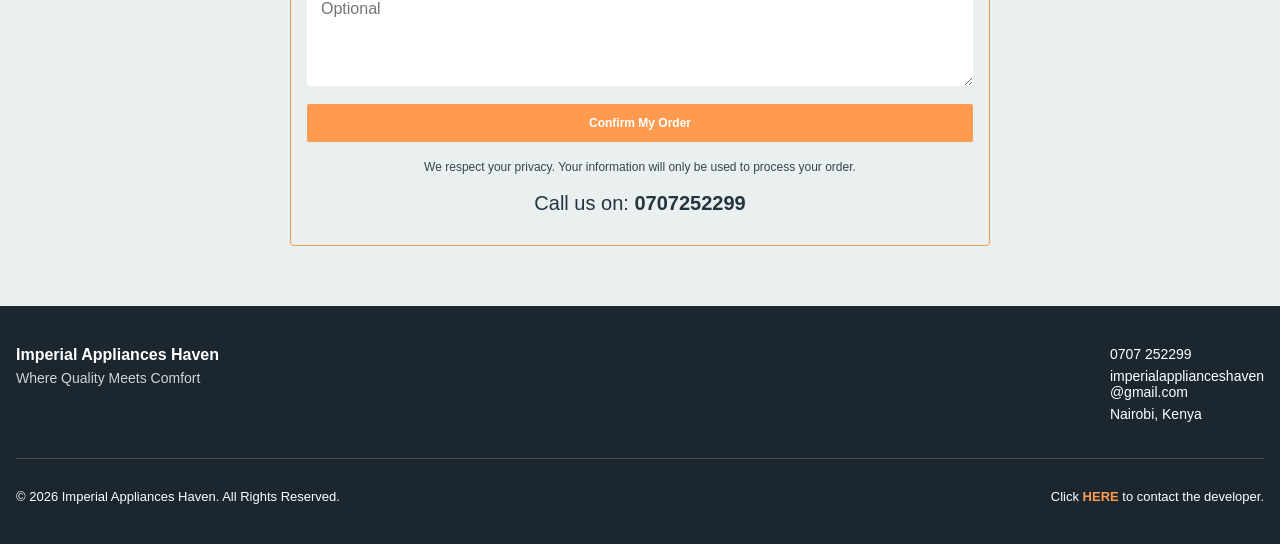
==== commit 5dbf9877: "Update index.html" ====
--- a/index.html
+++ b/index.html
@@ -491,7 +491,7 @@
                     We respect your privacy. Your information will only be used to process your order.
                 </p>
 
-                <p style="font-size:24px; text-align:center; justify-content:center;"> Call us on: <b>0707252299</b></p>
+                <p style="font-size:20px; text-align:center; justify-content:center;"> Call us on: <b>0707252299</b></p>
 
             </form>
     
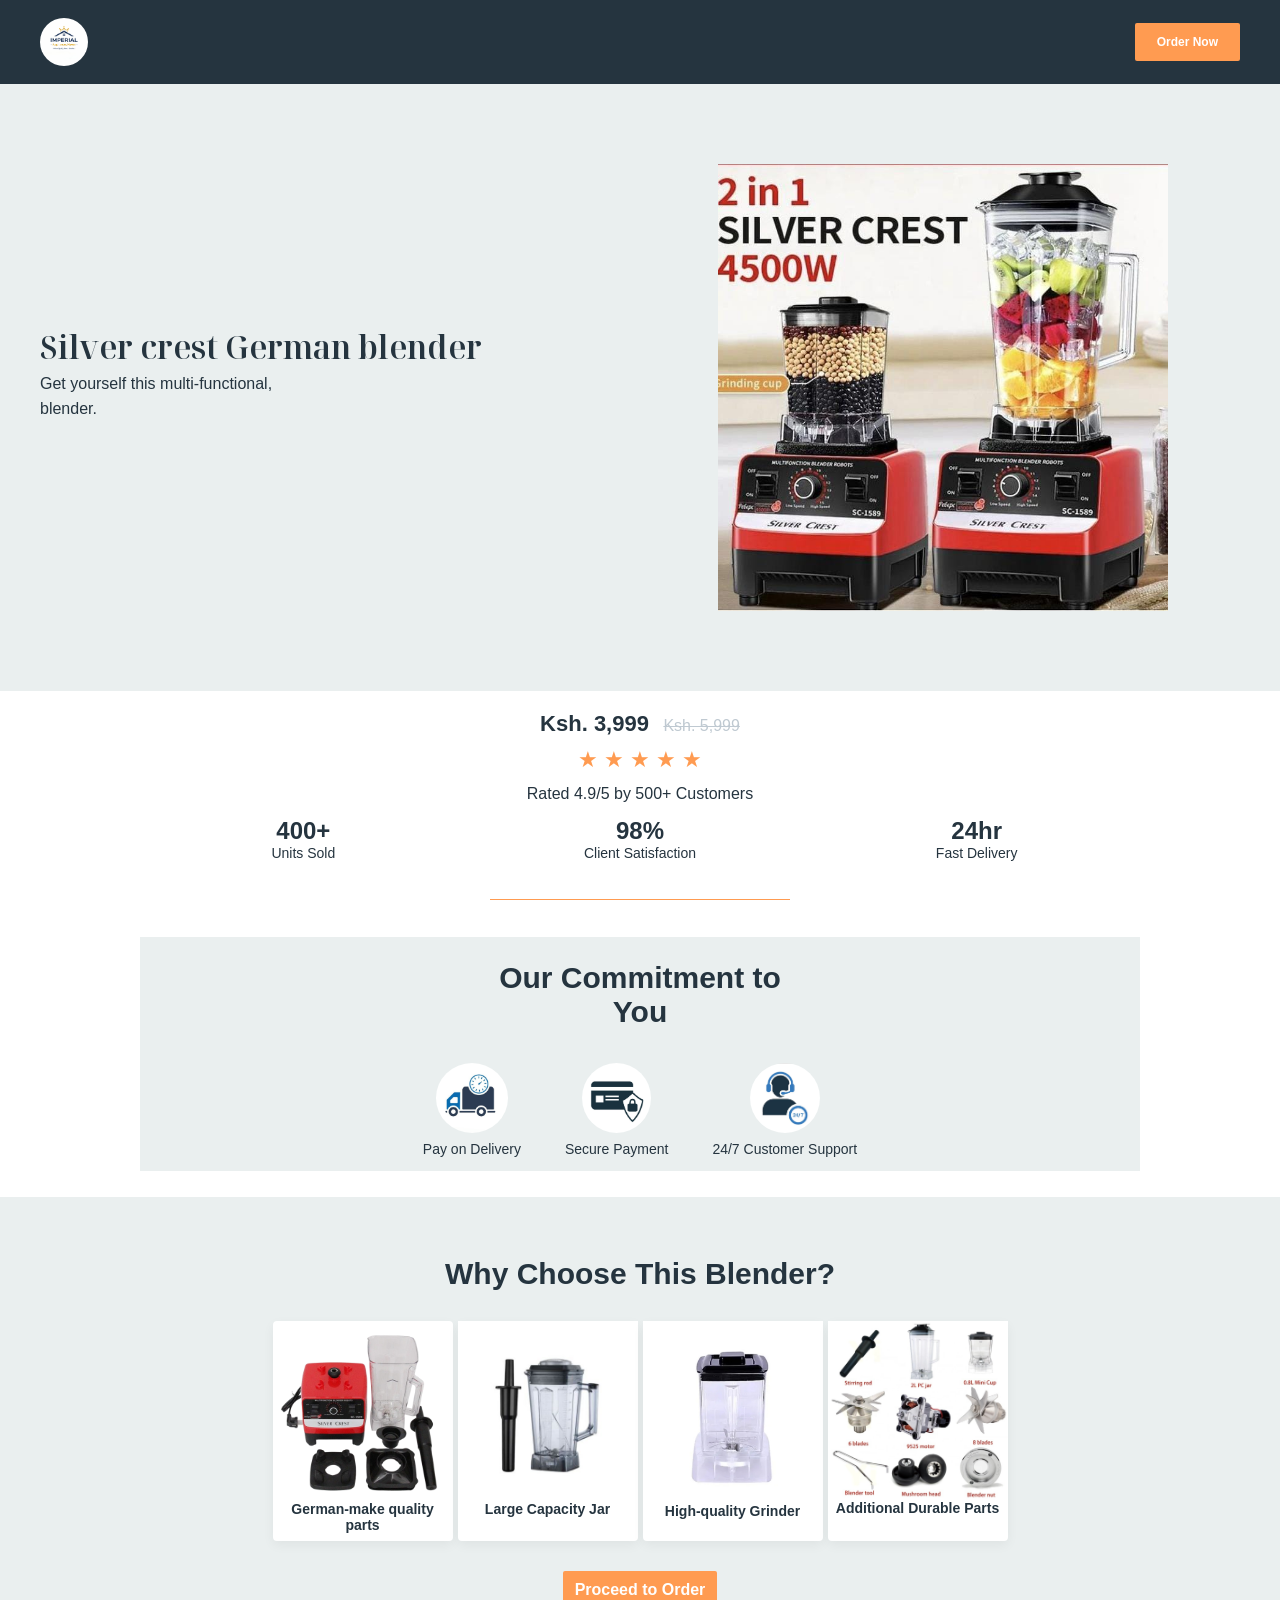
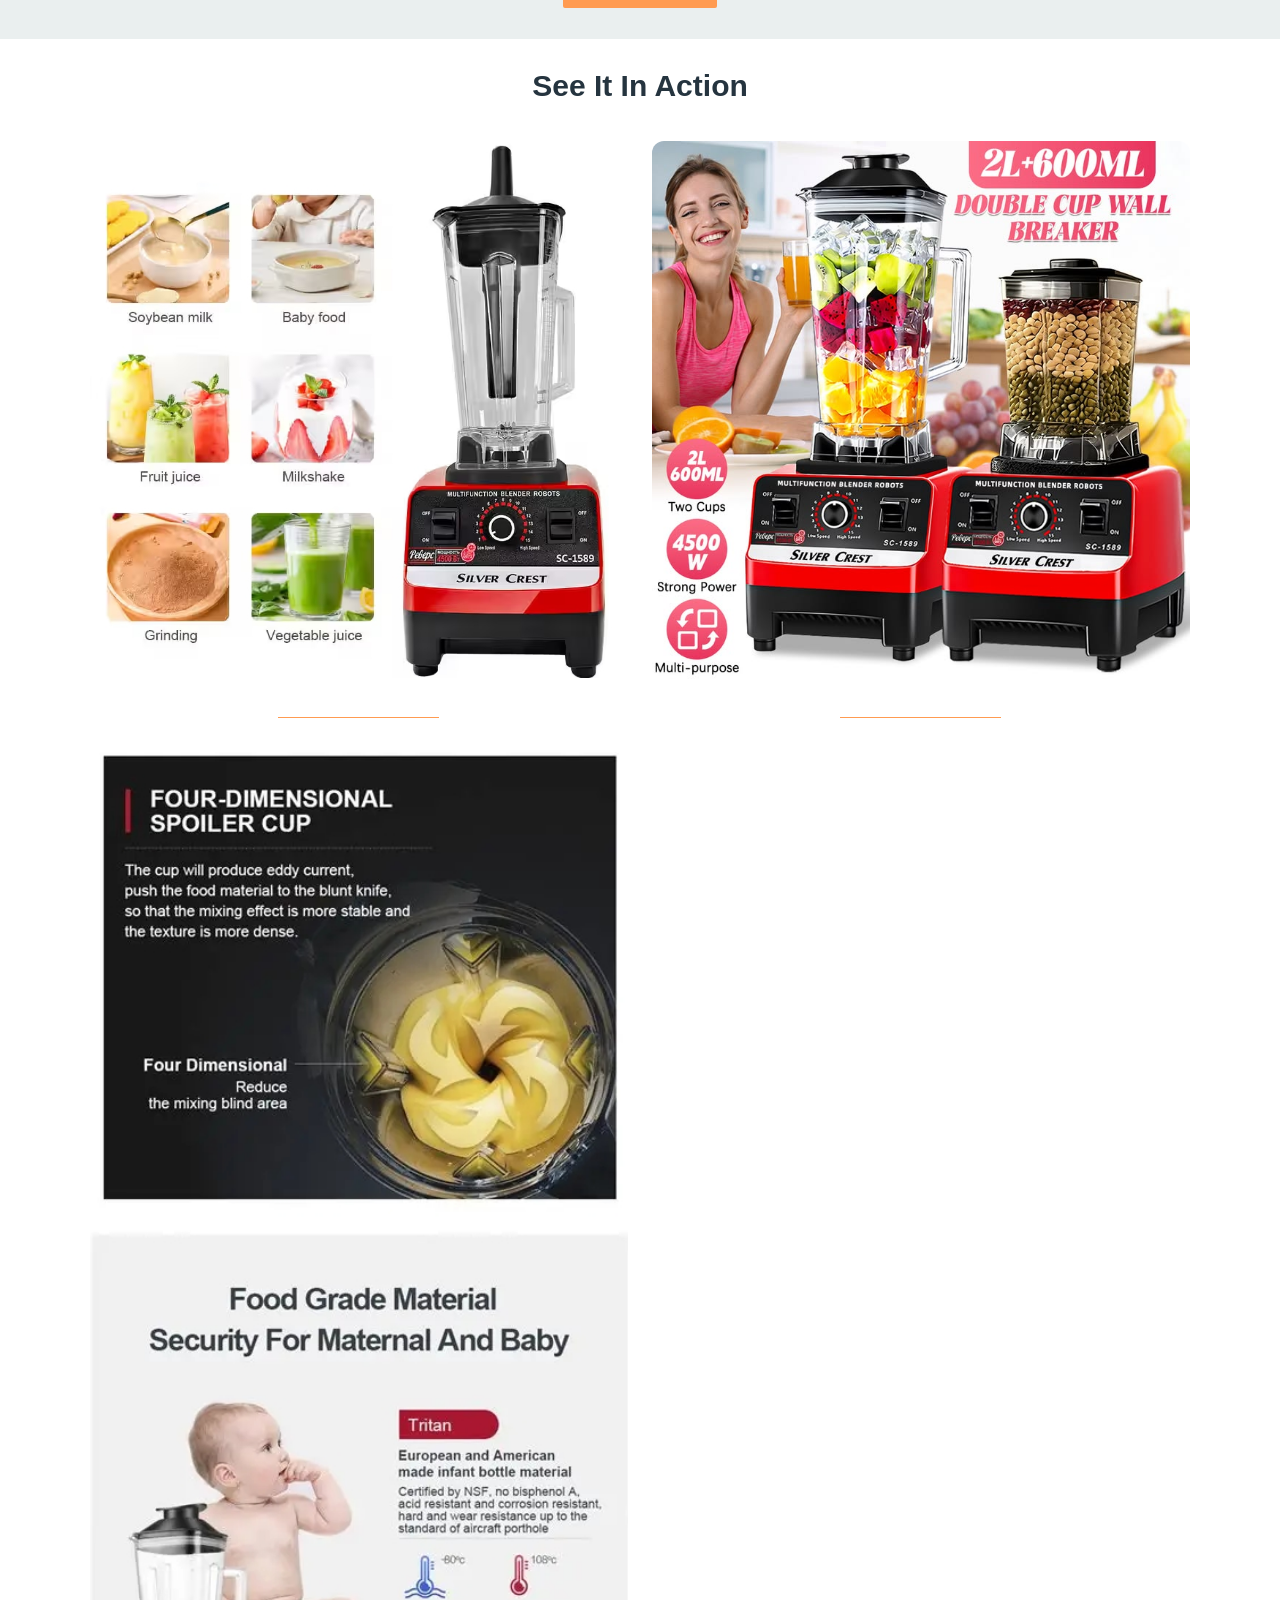
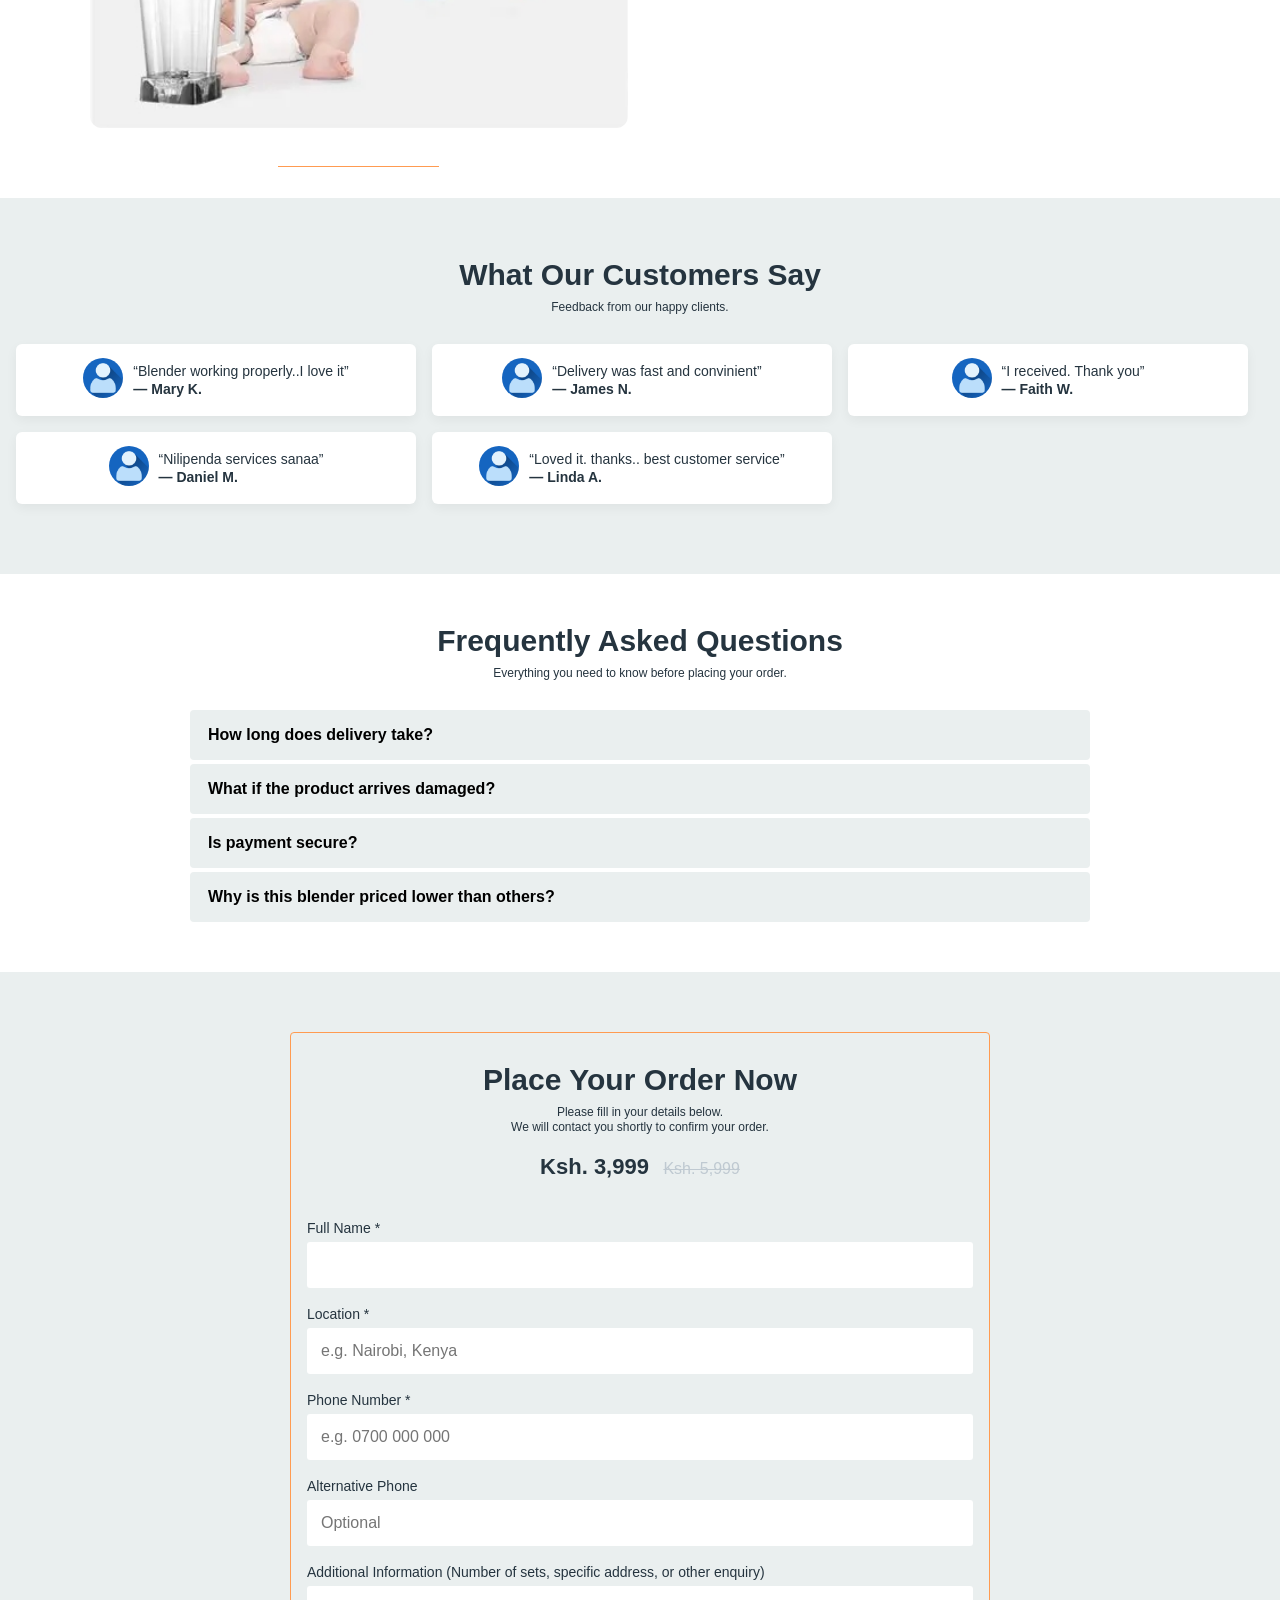
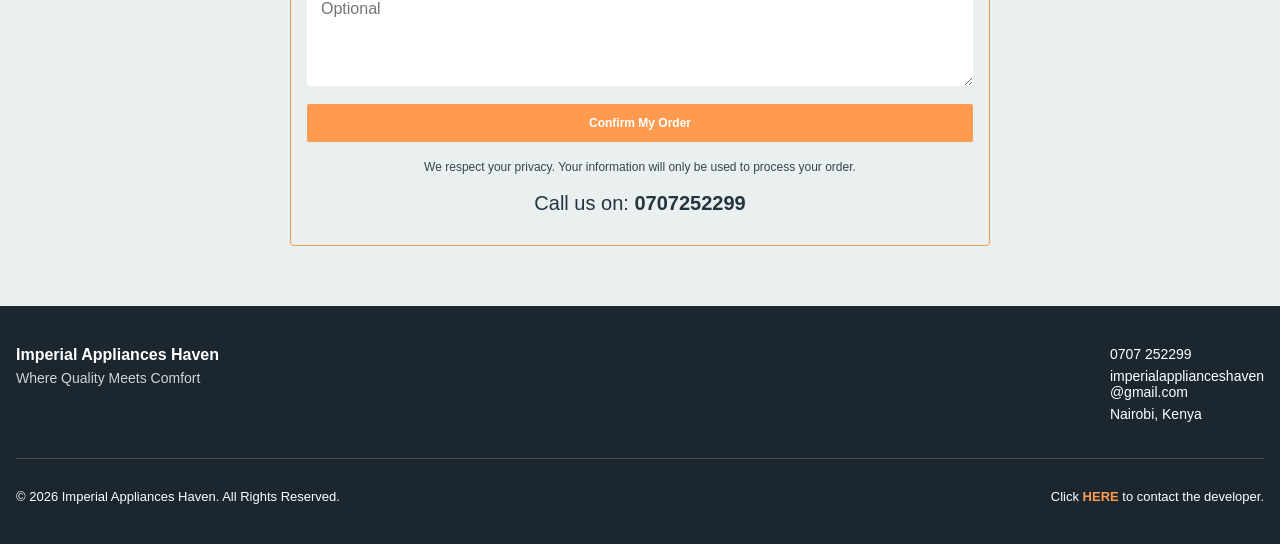
==== commit 46a6a2f5: "Update index.html" ====
--- a/index.html
+++ b/index.html
@@ -177,9 +177,9 @@
     
                 <div class="benefit-card">
                     <div class="benefit-icon">
-                        <img src="images/motor.jpeg" alt="product-icon" class="">
-                    </div>
-                    <h4>Durable Stainless Blades</h4>
+                        <img src="images/blenderparts2.jpeg" alt="product-icon" class="">
+                    </div>
+                    <h4>Additional Durable Parts</h4>
                     <!-- <p>
                                     Lorem ipsum dolor sit amet, consectetur adipiscing elit,
                                     sed do eiusmod tempor incididunt ut labore.
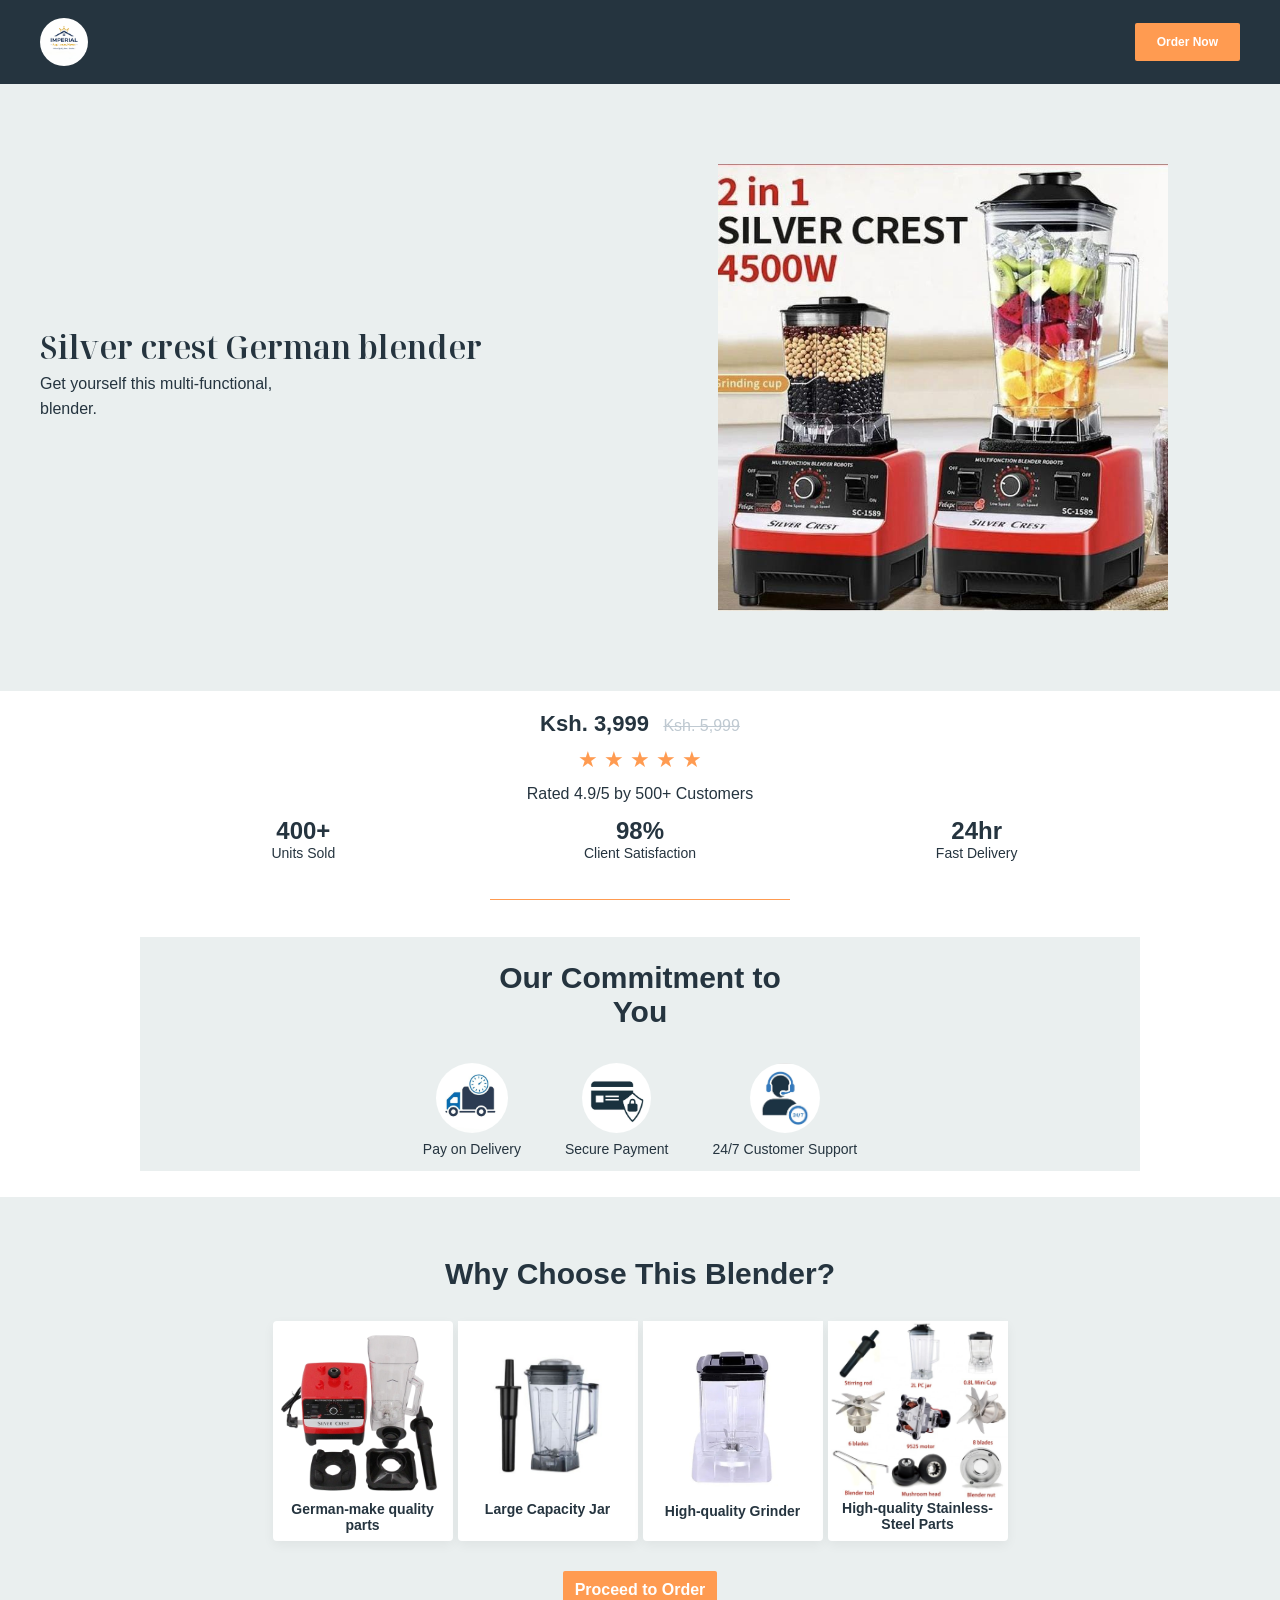
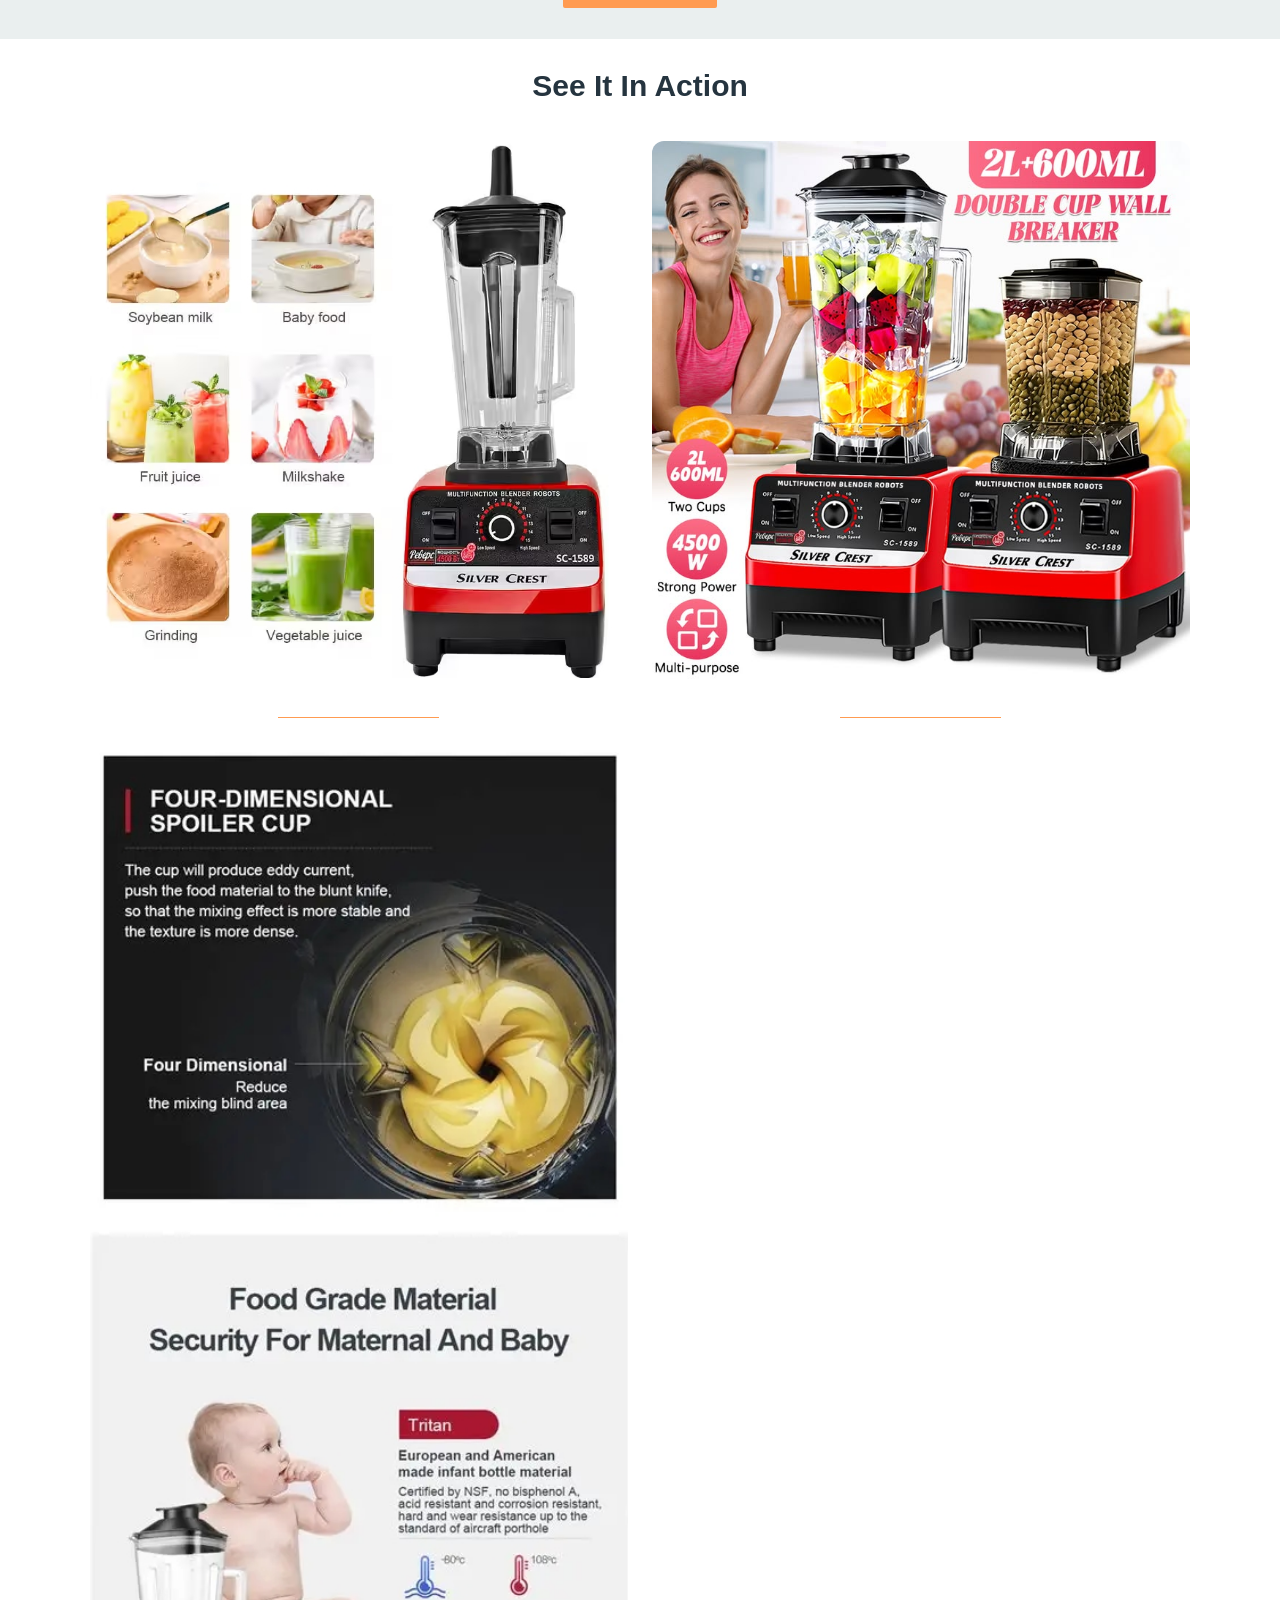
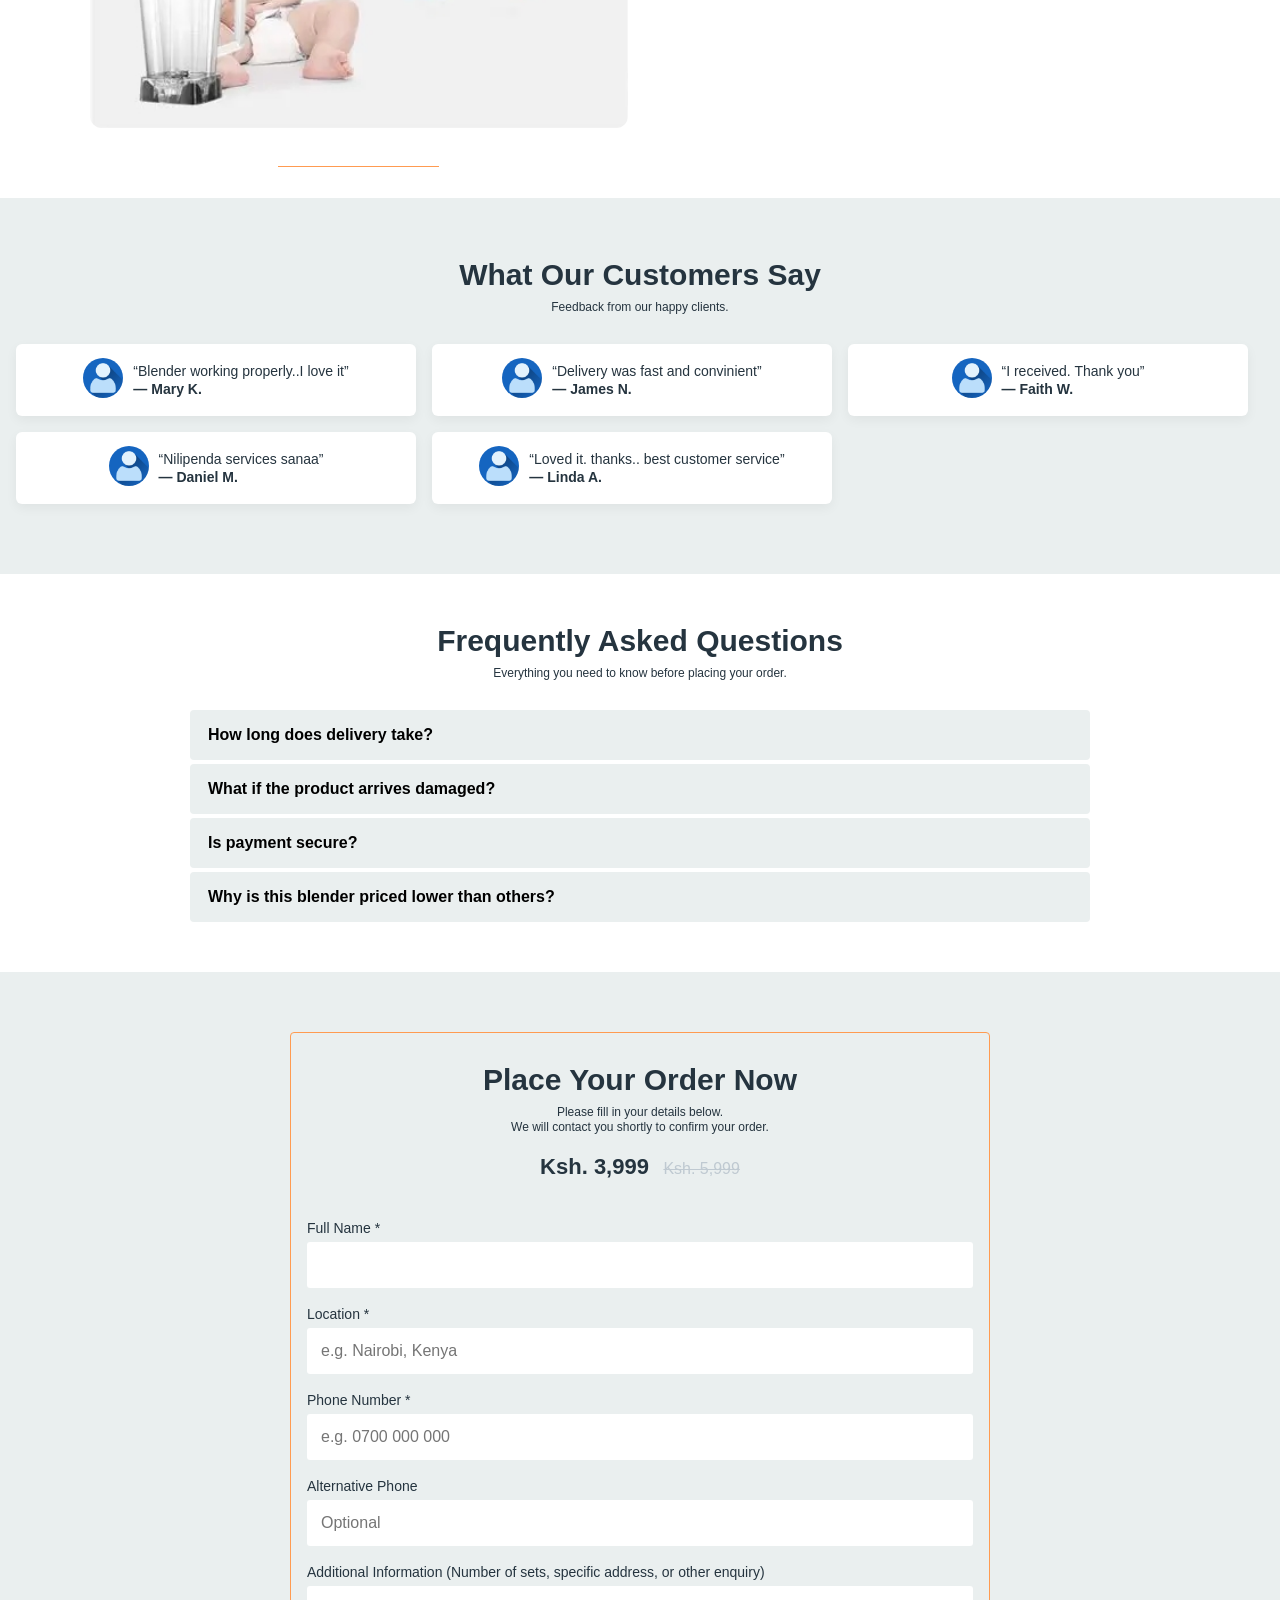
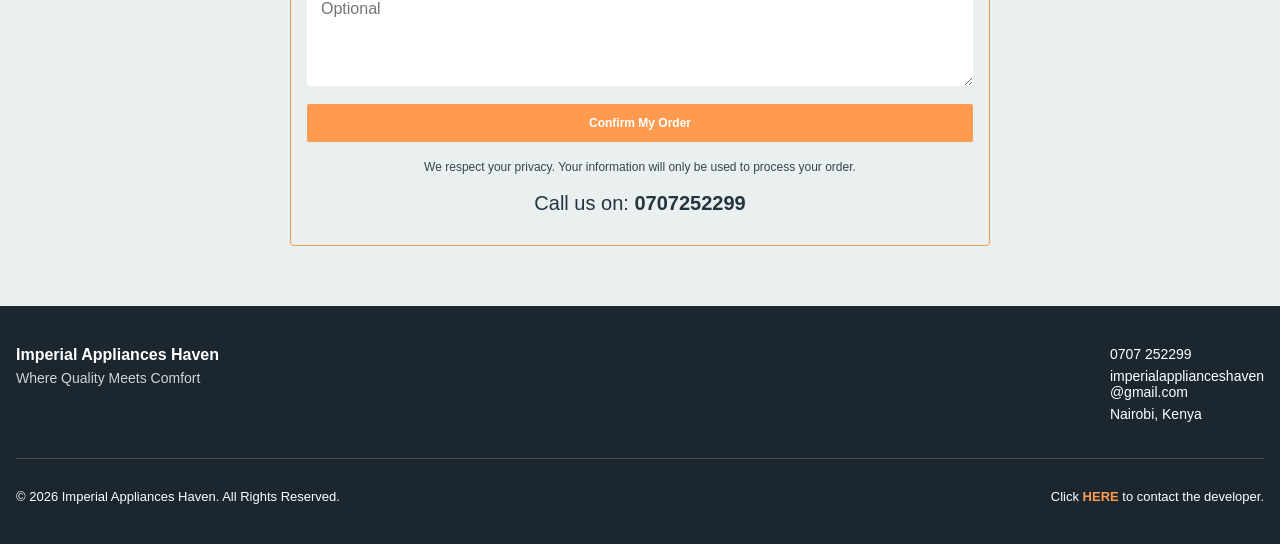
==== commit 2bd841f4: "Update index.html" ====
--- a/index.html
+++ b/index.html
@@ -179,7 +179,7 @@
                     <div class="benefit-icon">
                         <img src="images/blenderparts2.jpeg" alt="product-icon" class="">
                     </div>
-                    <h4>Additional Durable Parts</h4>
+                    <h4>High-quality Stainless-Steel Parts</h4>
                     <!-- <p>
                                     Lorem ipsum dolor sit amet, consectetur adipiscing elit,
                                     sed do eiusmod tempor incididunt ut labore.
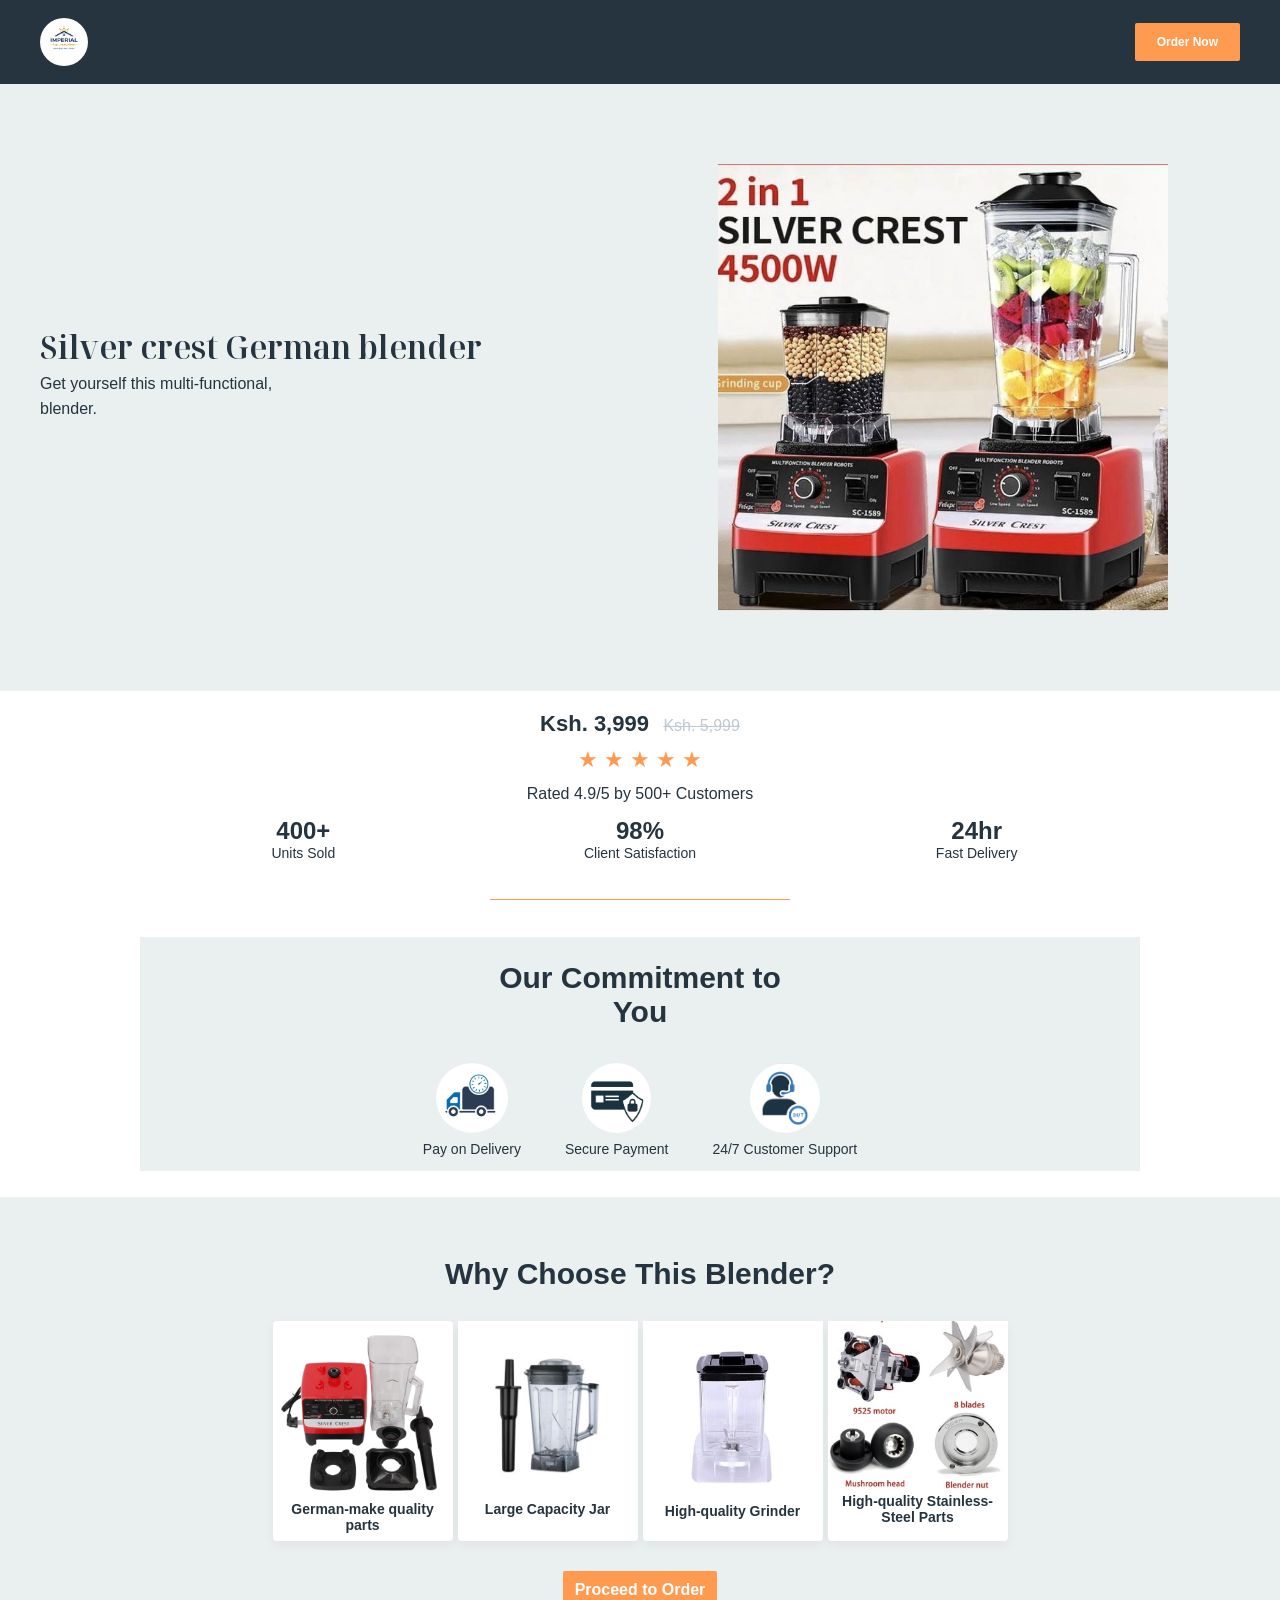
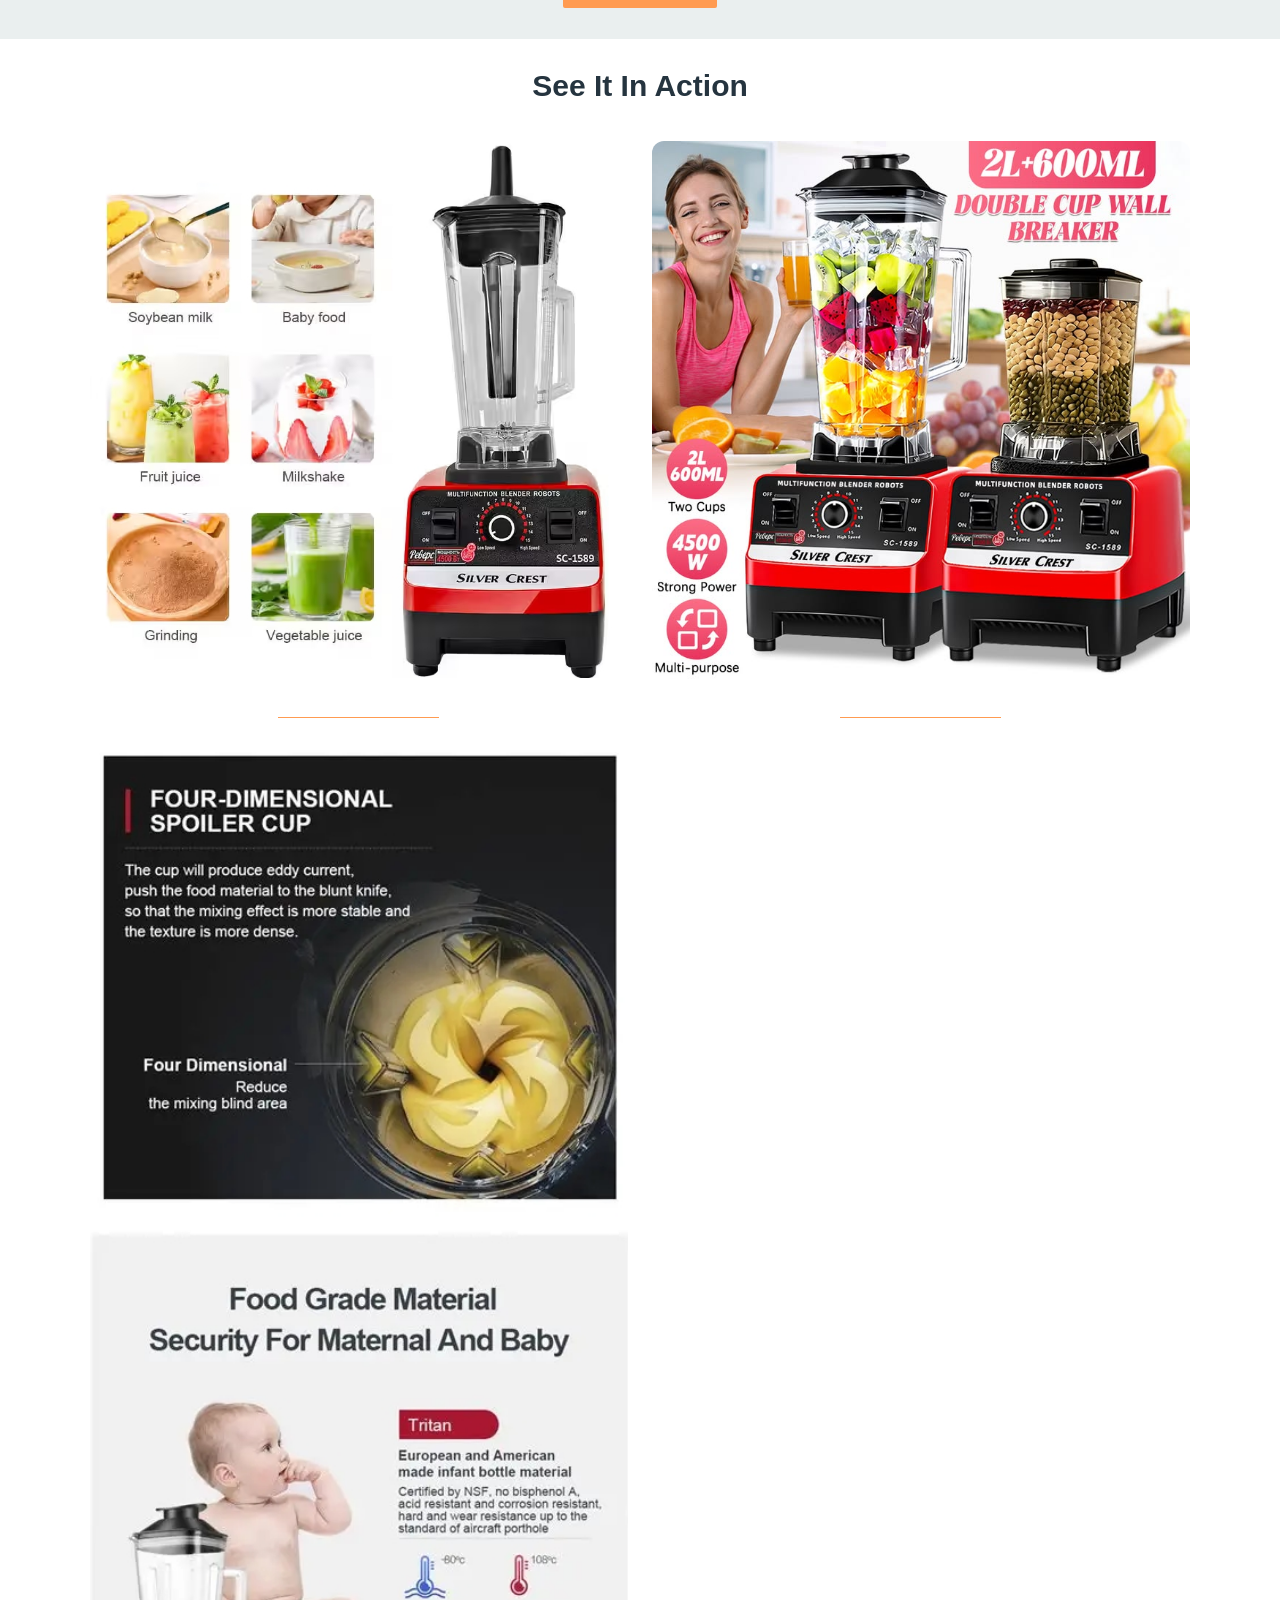
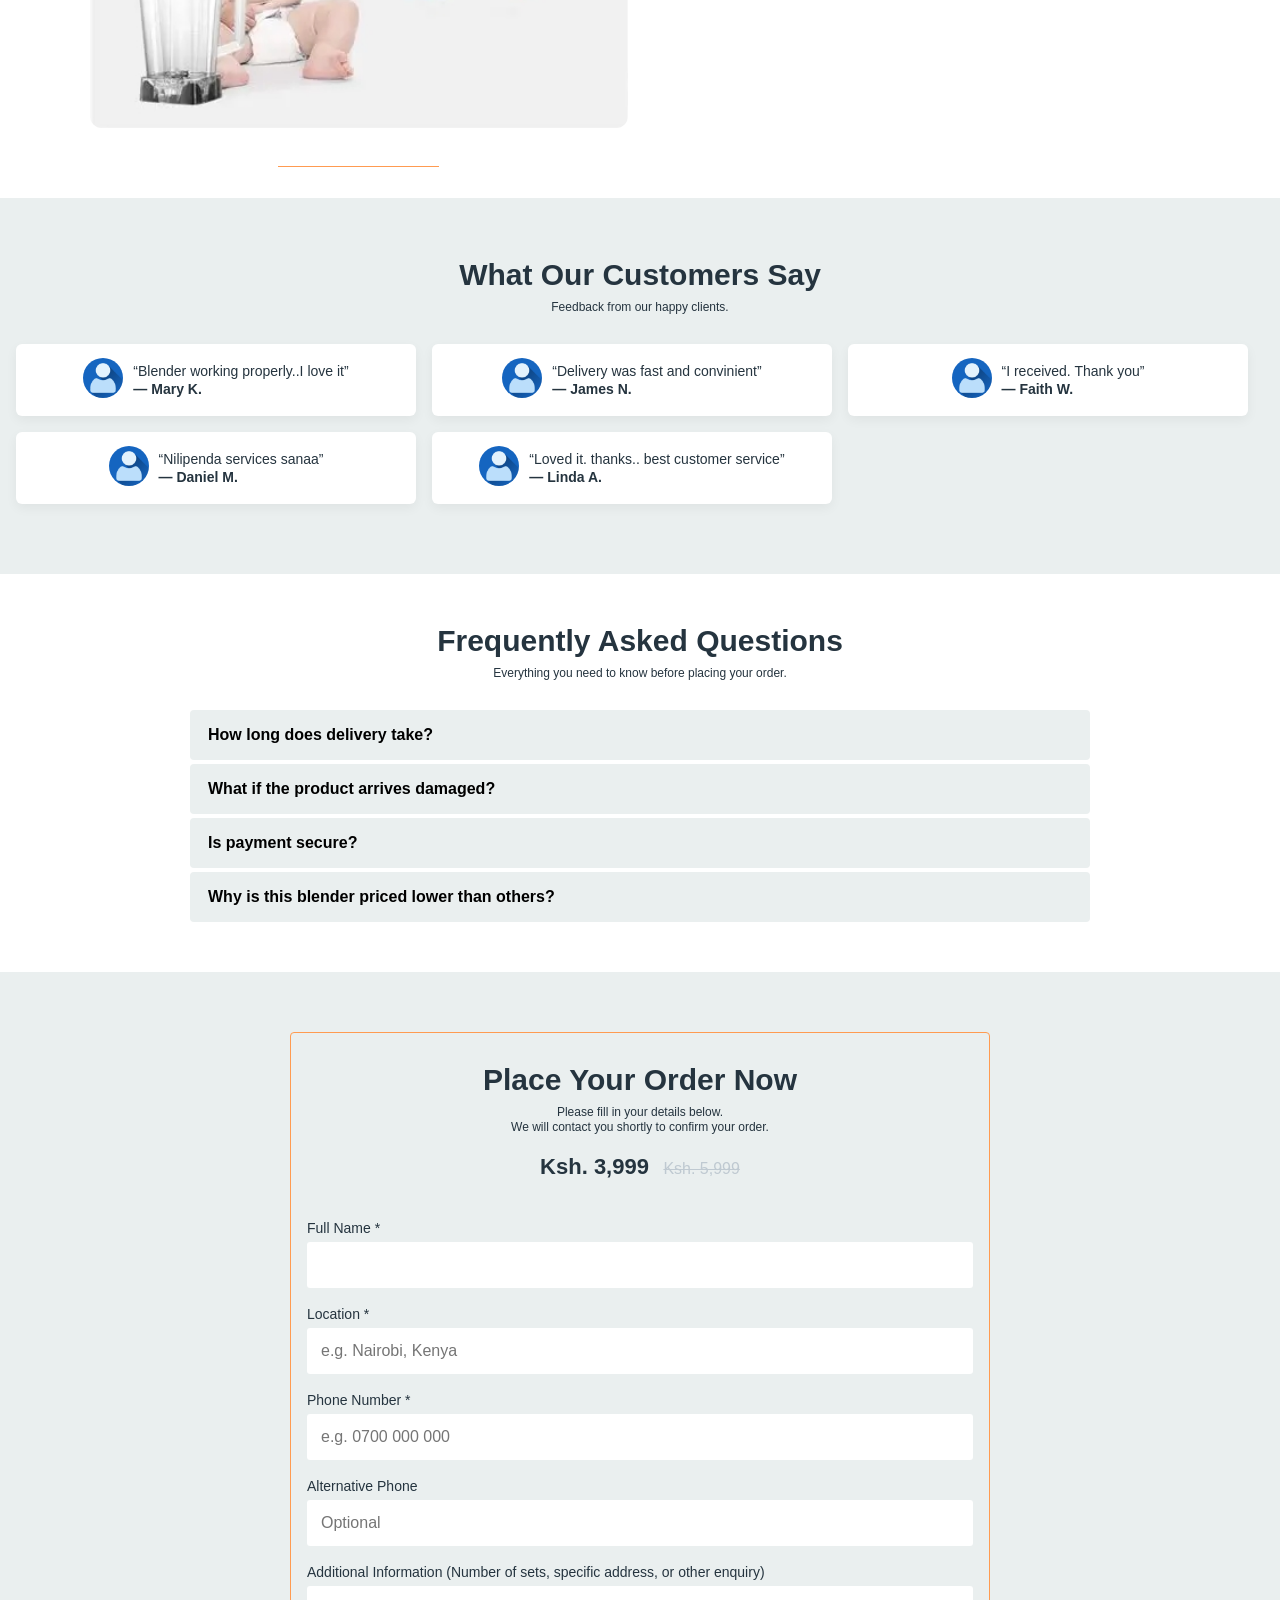
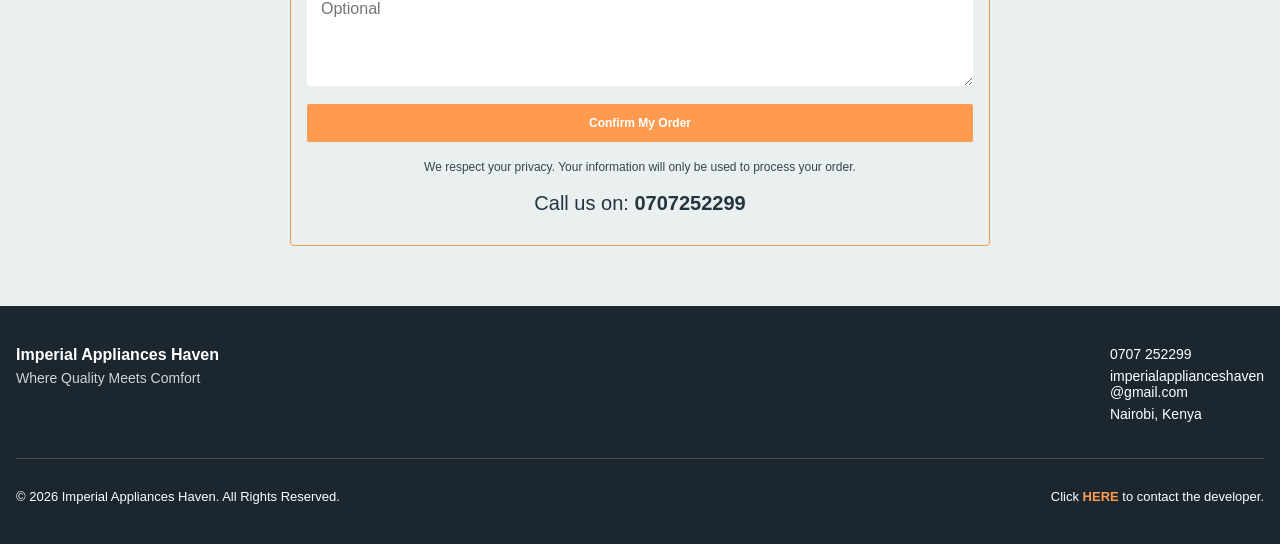
==== commit 0ed8c1f5: "Update index.html" ====
--- a/index.html
+++ b/index.html
@@ -177,7 +177,7 @@
     
                 <div class="benefit-card">
                     <div class="benefit-icon">
-                        <img src="images/blenderparts2.jpeg" alt="product-icon" class="">
+                        <img src="images/blenderparts3.jpeg" alt="product-icon" class="">
                     </div>
                     <h4>High-quality Stainless-Steel Parts</h4>
                     <!-- <p>
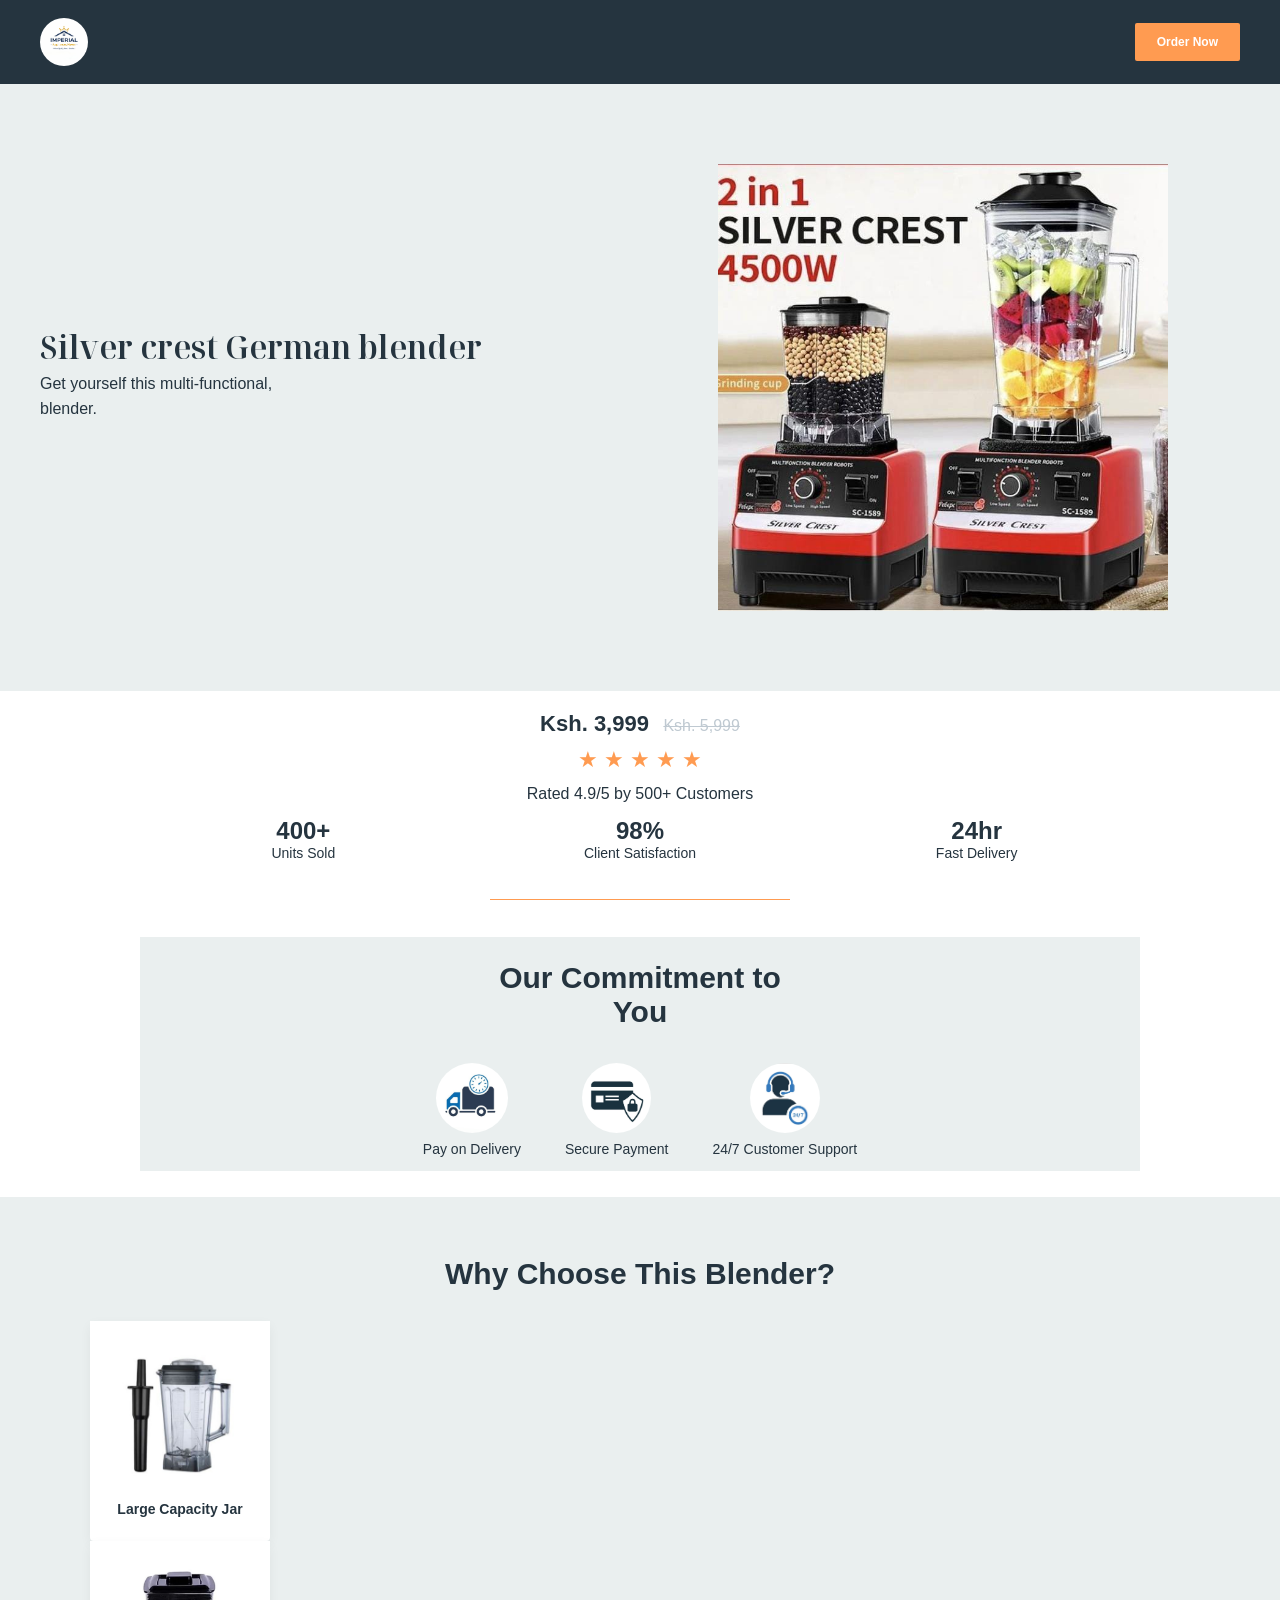
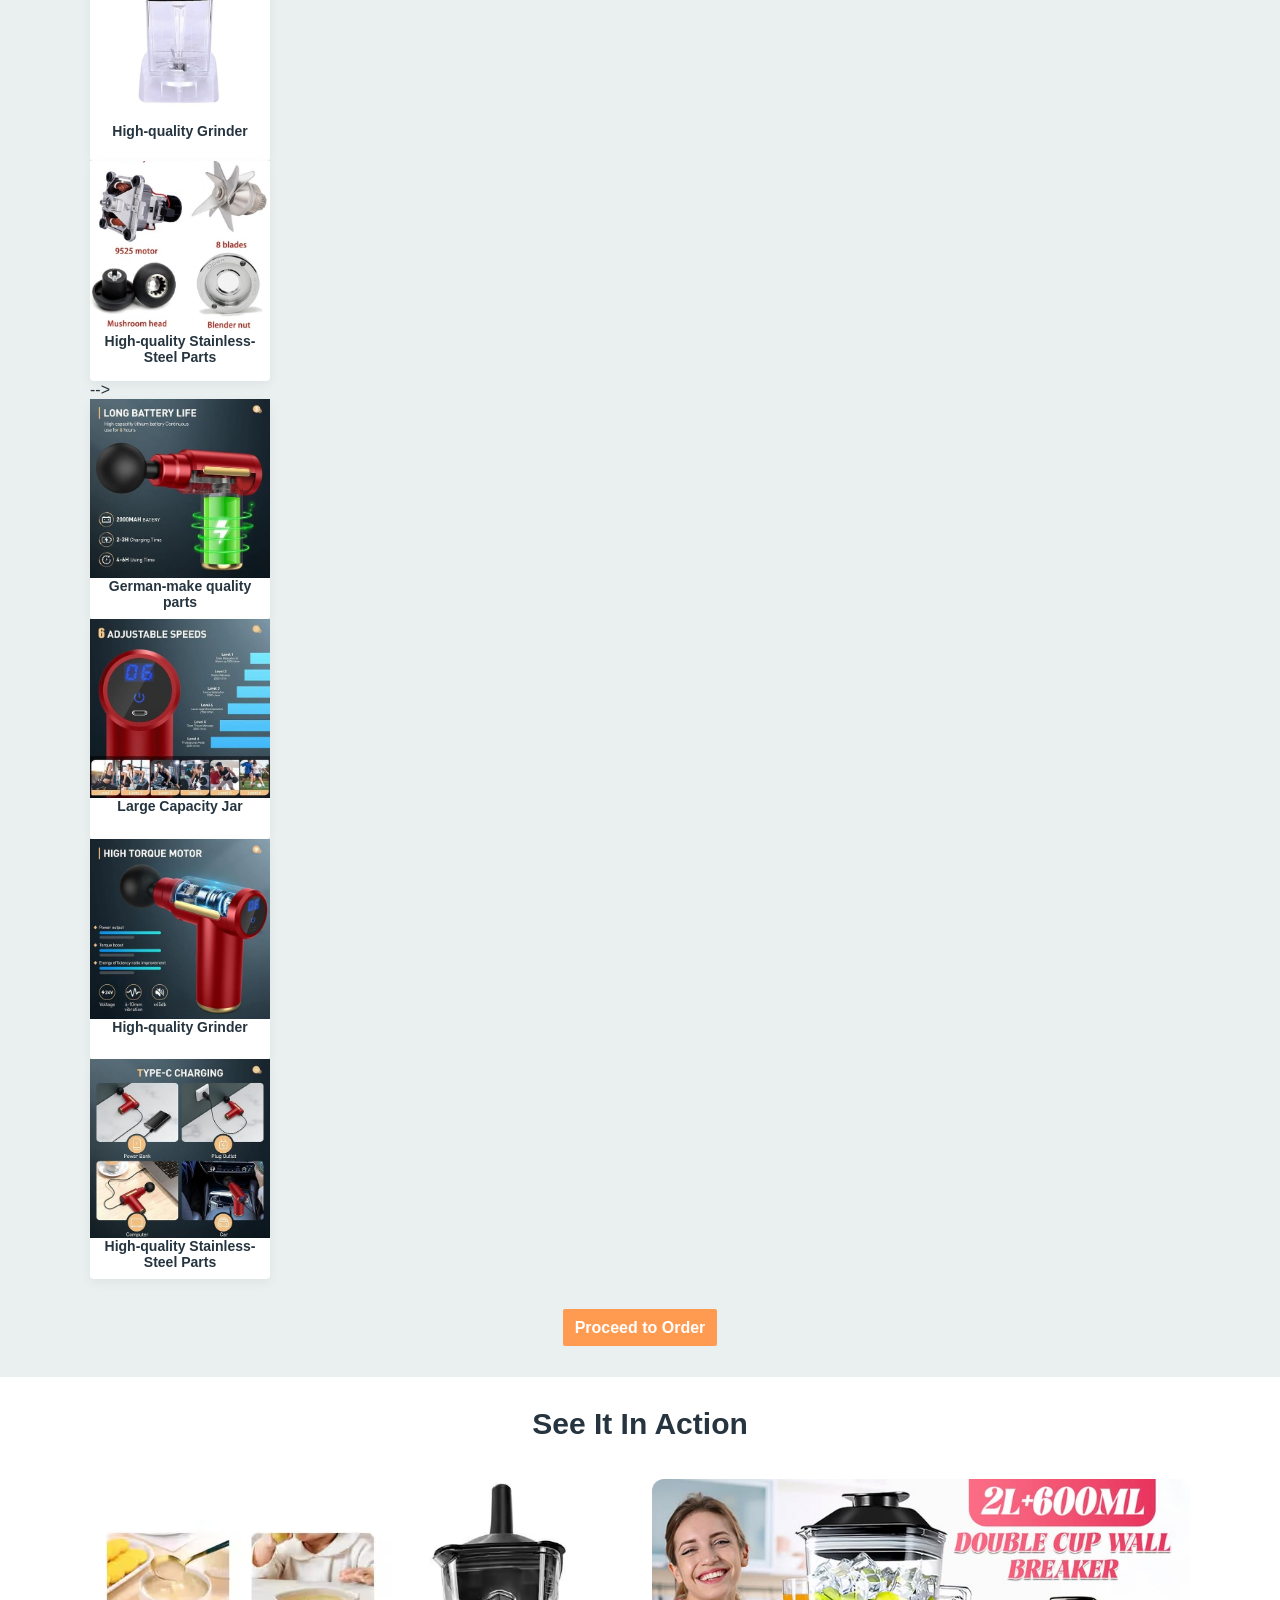
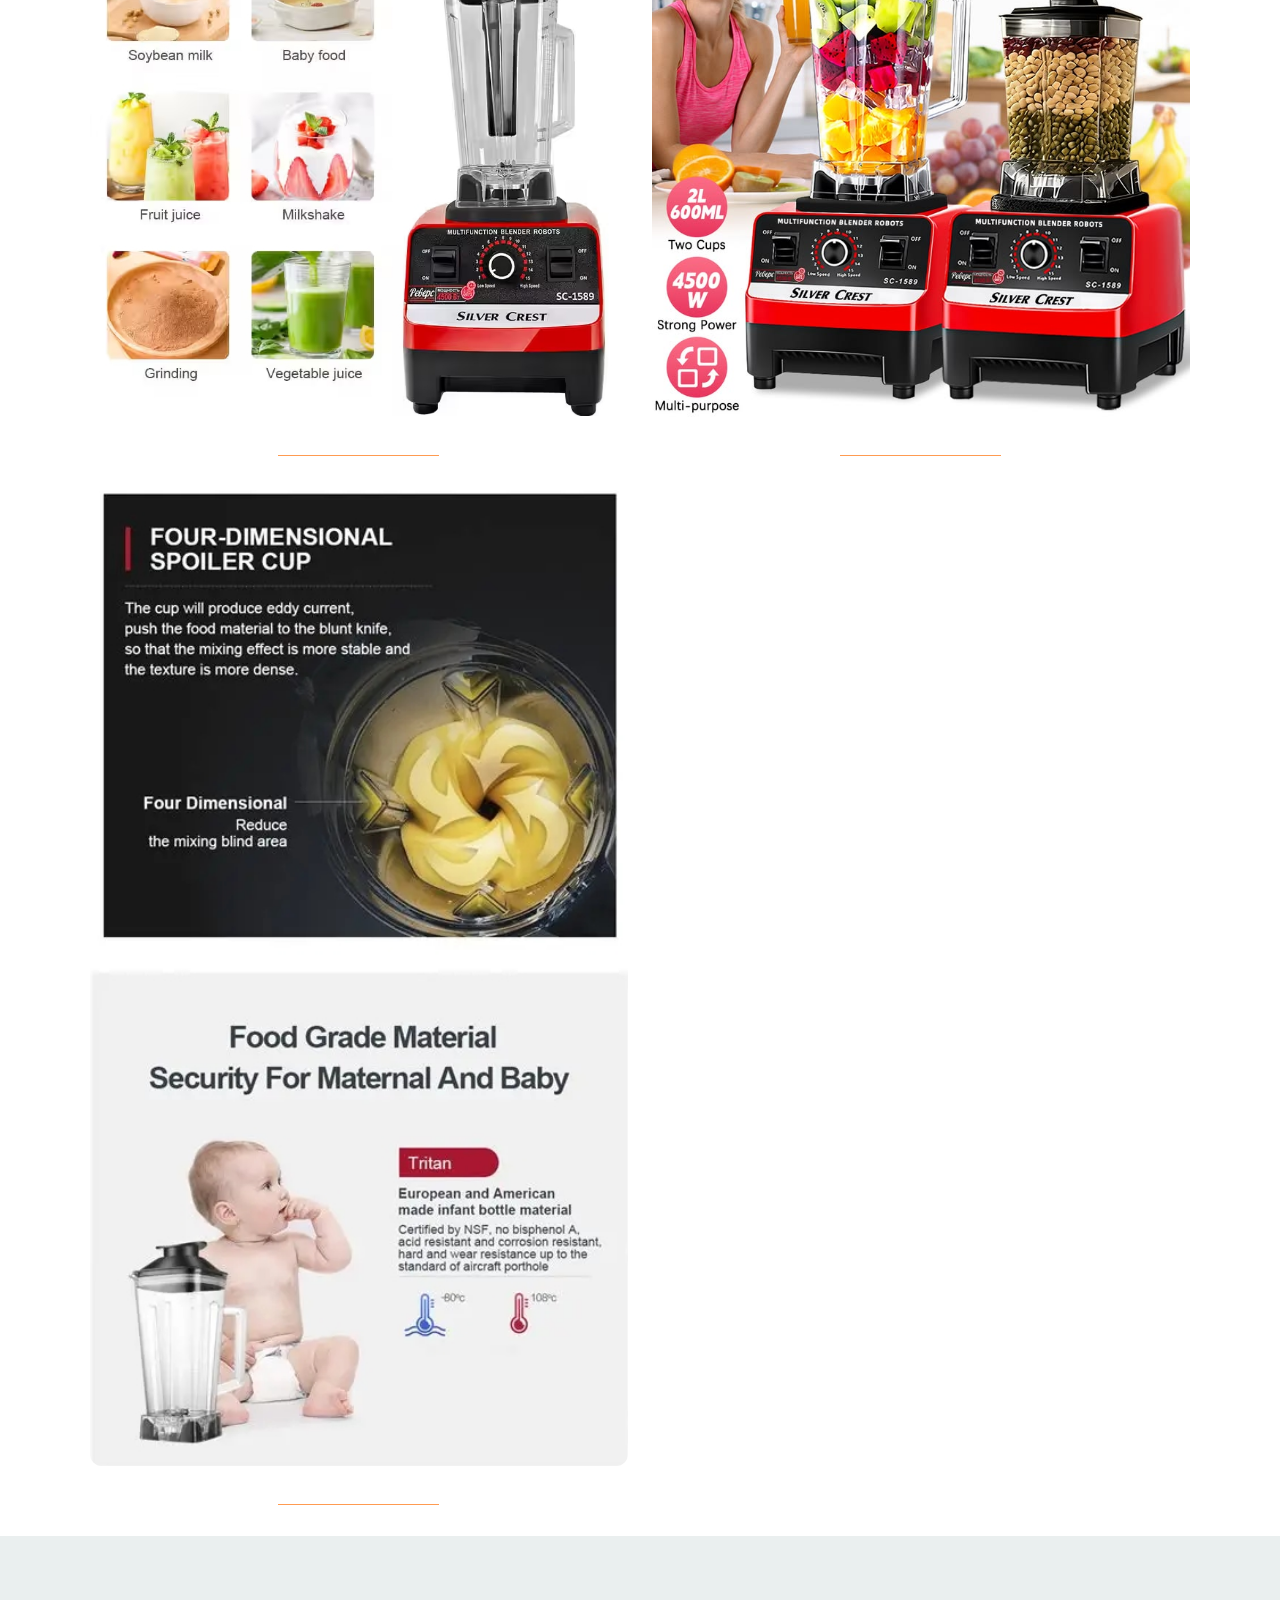
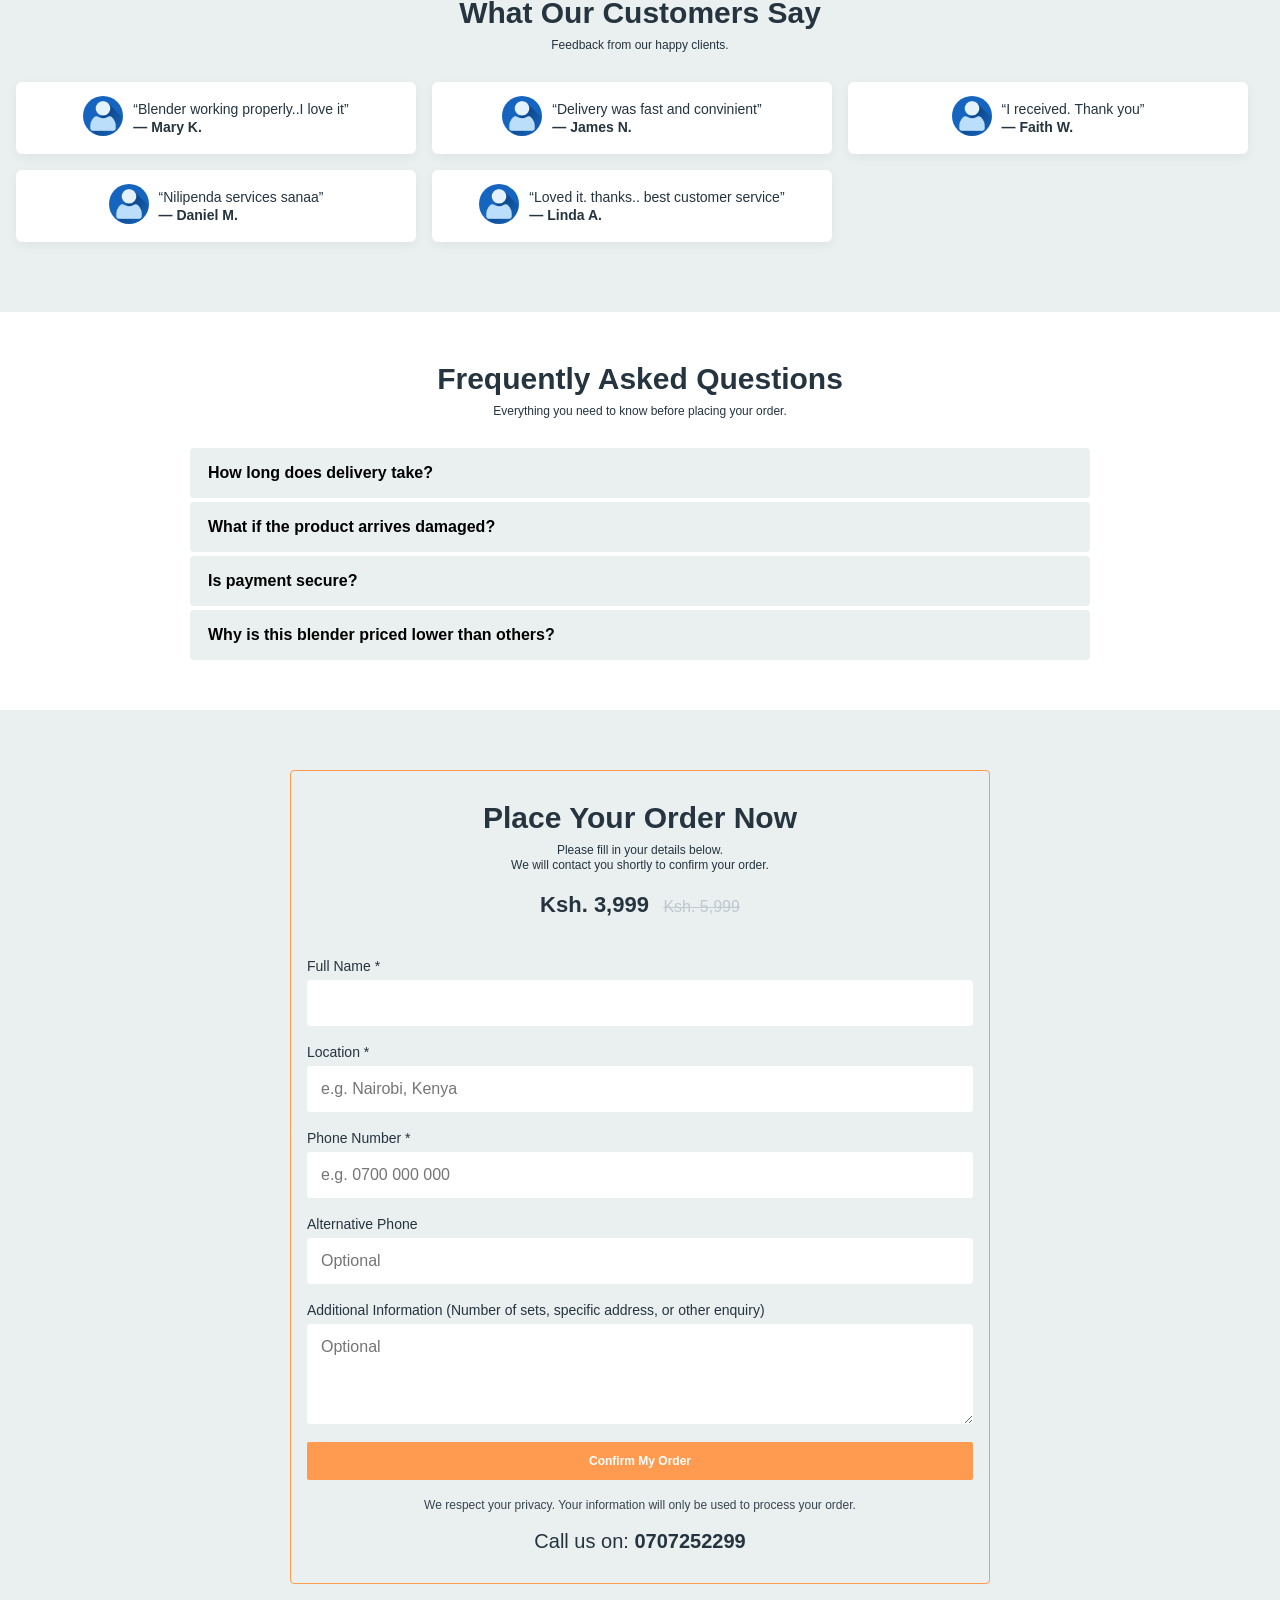
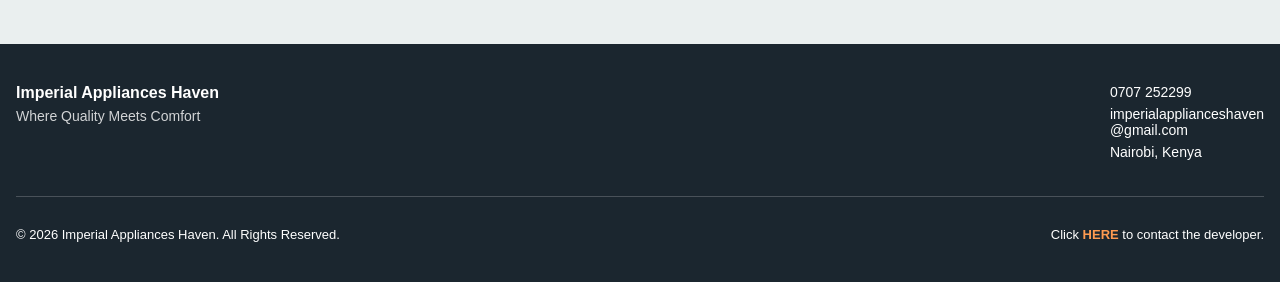
==== commit f80af26c: "Update index.html" ====
--- a/index.html
+++ b/index.html
@@ -141,9 +141,64 @@
     
             <div class="benefits-grid">
     
+                <!-- <div class="benefit-card">
+                    <div class="benefit-icon">
+                        <img src="images/blender-parts-removebg-preview.png" alt="product-icon" class="">
+                    </div>
+                    <h4>German-make quality parts</h4>
+                    <!-- <p>
+                                    Lorem ipsum dolor sit amet, consectetur adipiscing elit,
+                                    sed do eiusmod tempor incididunt ut labore.
+                                </p> -->
+                </div>
+    
                 <div class="benefit-card">
                     <div class="benefit-icon">
-                        <img src="images/blender-parts-removebg-preview.png" alt="product-icon" class="">
+                        <img src="images/jar_blender.jpg" alt="product-icon" class="">
+                    </div>
+                    <h4>Large Capacity Jar</h4>
+                    <!-- <p>
+                                    Lorem ipsum dolor sit amet, consectetur adipiscing elit,
+                                    sed do eiusmod tempor incididunt ut labore.
+                                </p> -->
+                </div>
+    
+    
+                <div class="benefit-card">
+                    <div class="benefit-icon">
+                        <img src="images/grinder.jpeg" alt="product-icon" class="">
+                    </div>
+                    <h4>High-quality Grinder</h4>
+                    <!-- <p>
+                                    Lorem ipsum dolor sit amet, consectetur adipiscing elit,
+                                    sed do eiusmod tempor incididunt ut labore.
+                                </p> -->
+                </div>
+    
+                <div class="benefit-card">
+                    <div class="benefit-icon">
+                        <img src="images/blenderparts3.jpeg" alt="product-icon" class="">
+                    </div>
+                    <h4>High-quality Stainless-Steel Parts</h4>
+                    <!-- <p>
+                                    Lorem ipsum dolor sit amet, consectetur adipiscing elit,
+                                    sed do eiusmod tempor incididunt ut labore.
+                                </p> -->
+                </div> -->
+
+
+
+
+
+
+
+
+
+
+
+<div class="benefit-card">
+                    <div class="benefit-icon">
+                        <img src="images/img6.jpg" alt="product-icon" class="">
                     </div>
                     <h4>German-make quality parts</h4>
                     <!-- <p>
@@ -154,7 +209,7 @@
     
                 <div class="benefit-card">
                     <div class="benefit-icon">
-                        <img src="images/jar_blender.jpg" alt="product-icon" class="">
+                        <img src="images/img5.jpg" alt="product-icon" class="">
                     </div>
                     <h4>Large Capacity Jar</h4>
                     <!-- <p>
@@ -166,7 +221,7 @@
     
                 <div class="benefit-card">
                     <div class="benefit-icon">
-                        <img src="images/grinder.jpeg" alt="product-icon" class="">
+                        <img src="images/img9.jpg" alt="product-icon" class="">
                     </div>
                     <h4>High-quality Grinder</h4>
                     <!-- <p>
@@ -177,7 +232,7 @@
     
                 <div class="benefit-card">
                     <div class="benefit-icon">
-                        <img src="images/blenderparts3.jpeg" alt="product-icon" class="">
+                        <img src="images/img7.jpg" alt="product-icon" class="">
                     </div>
                     <h4>High-quality Stainless-Steel Parts</h4>
                     <!-- <p>
@@ -185,7 +240,19 @@
                                     sed do eiusmod tempor incididunt ut labore.
                                 </p> -->
                 </div>
-    
+
+
+
+
+
+
+
+
+
+
+
+
+            
             </div>
     
         </div>
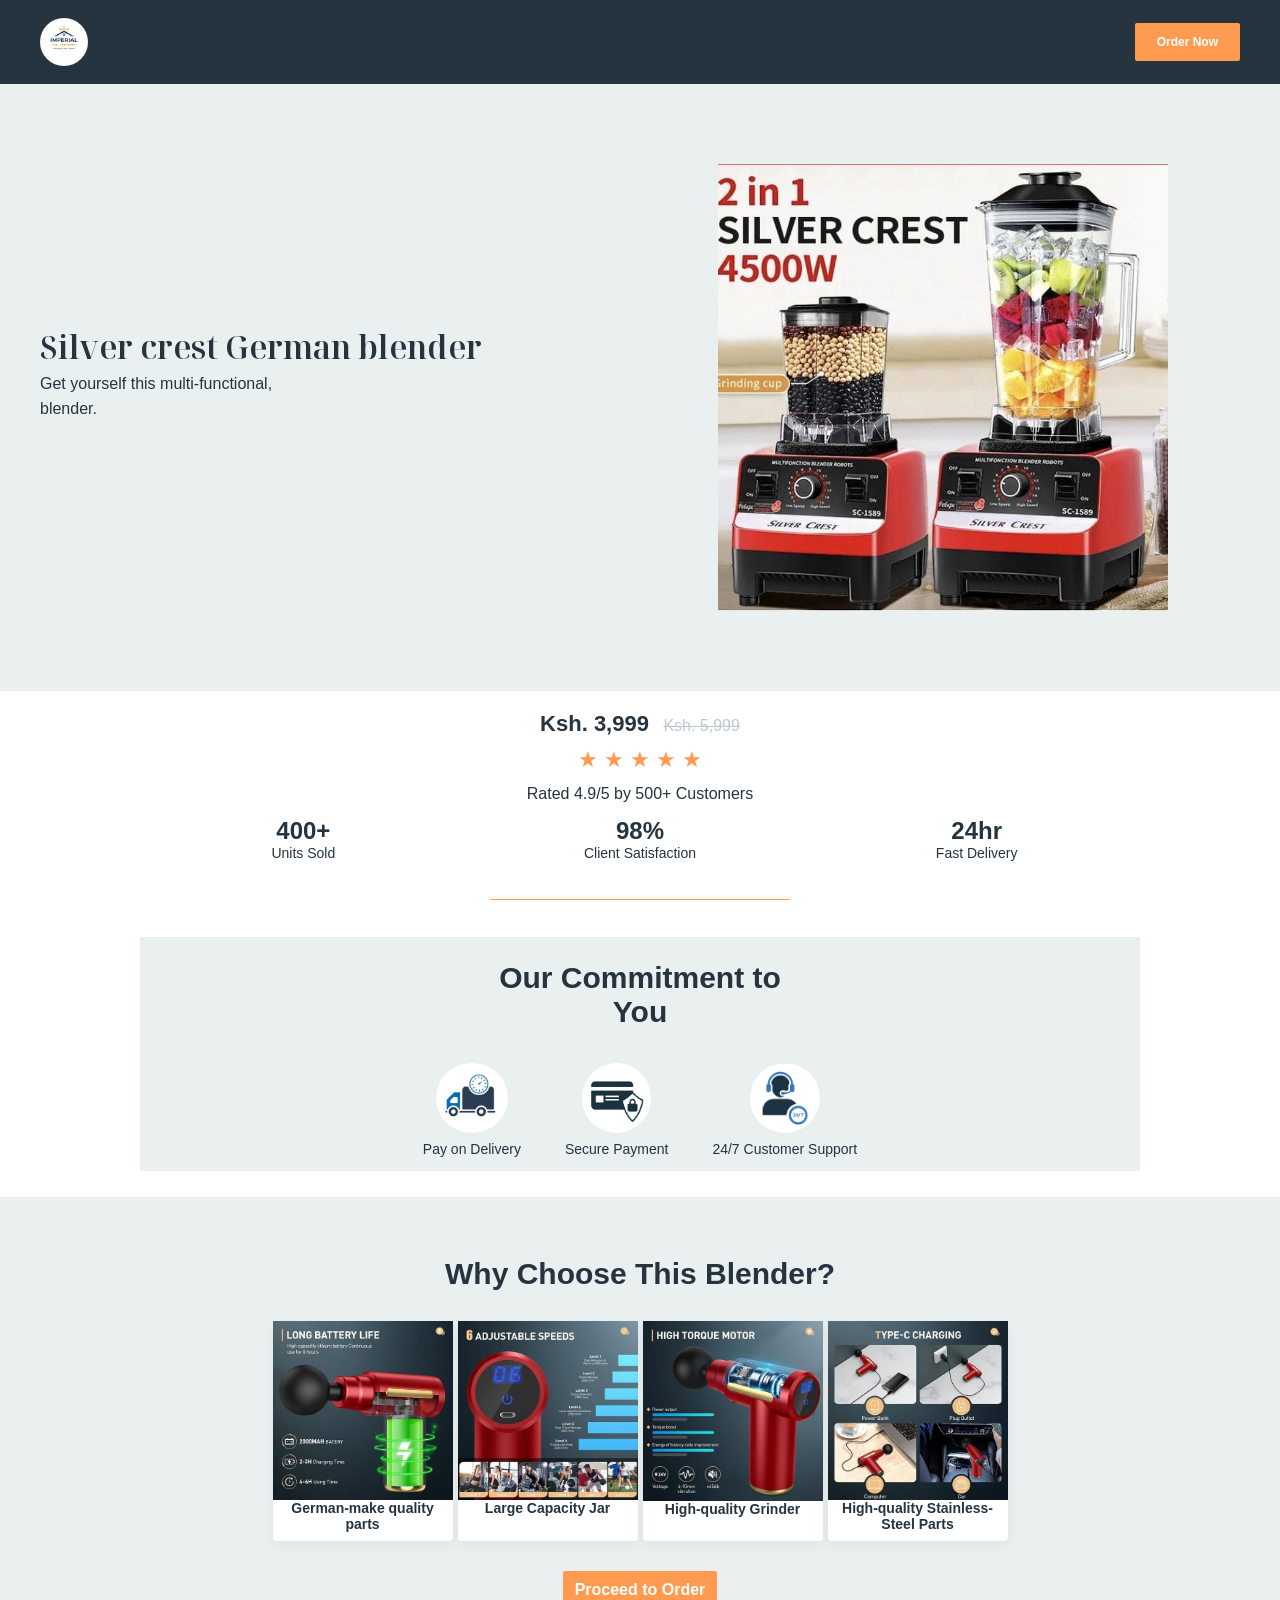
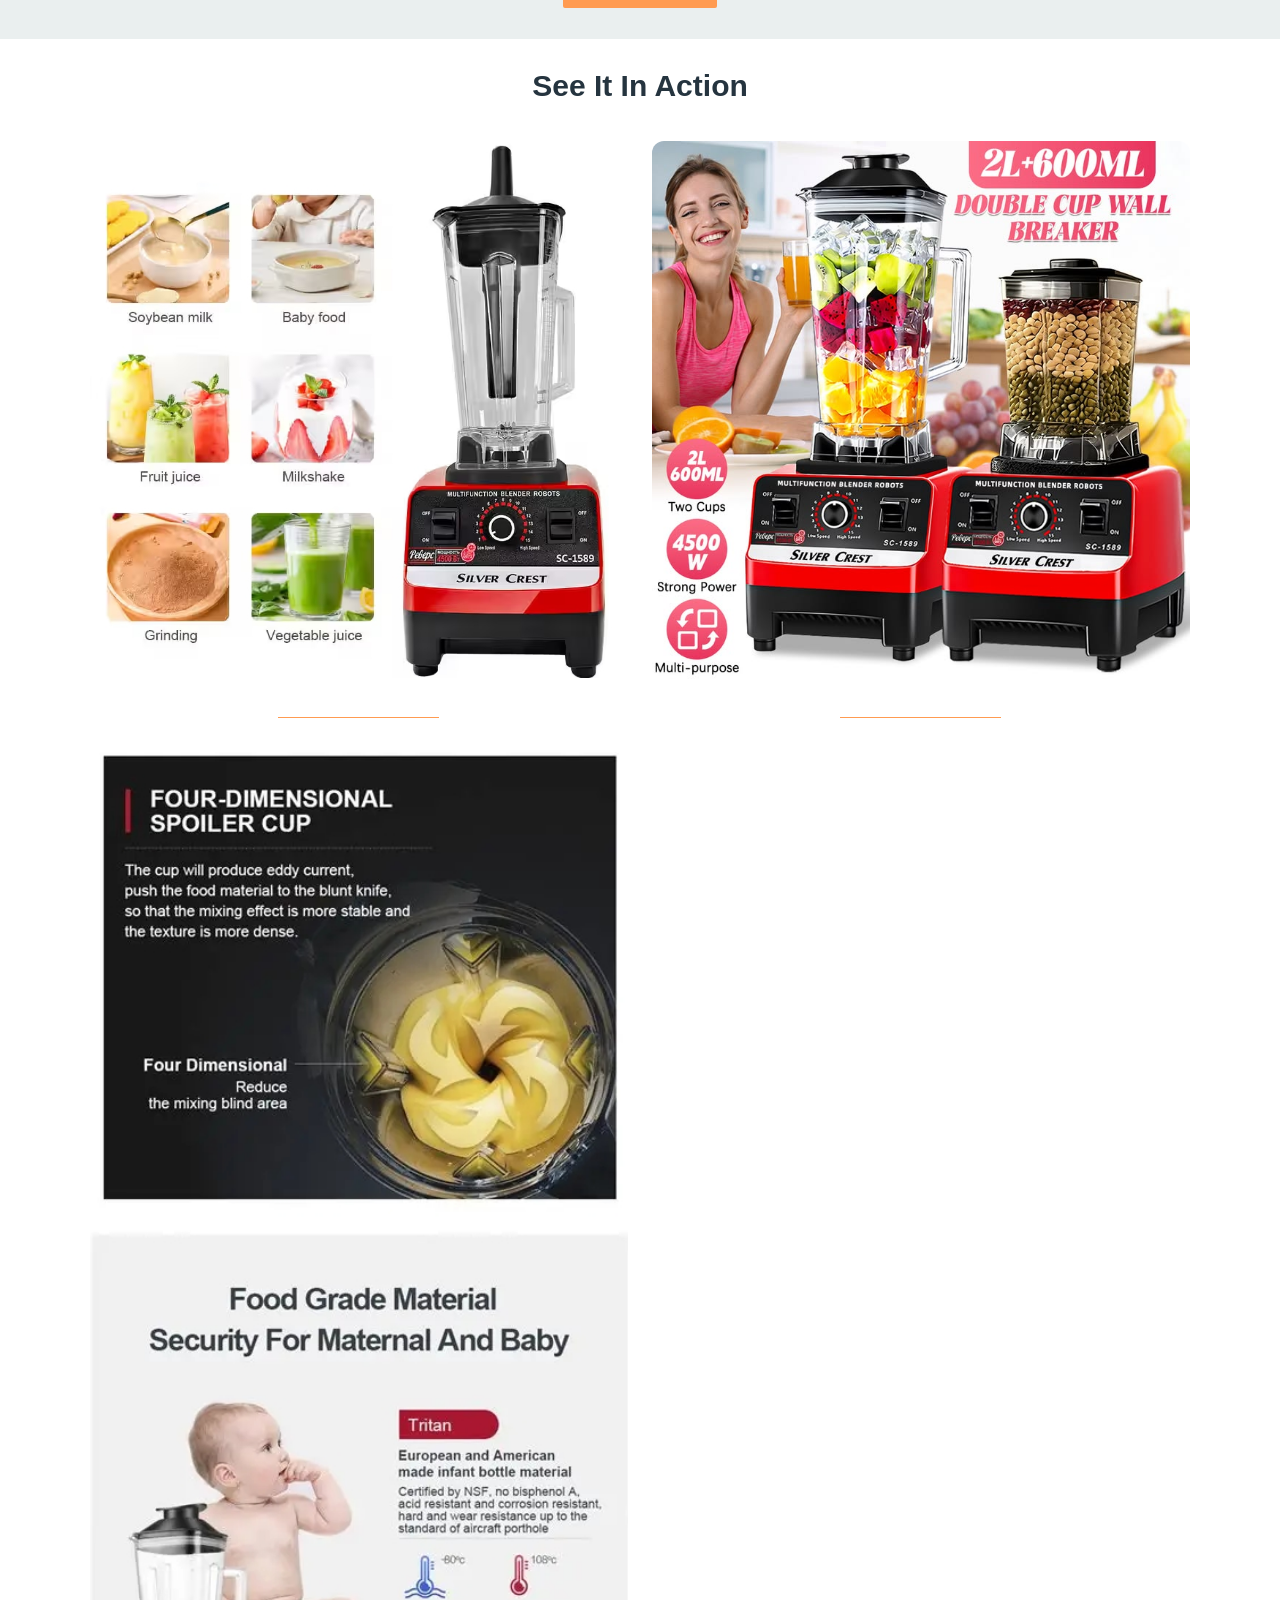
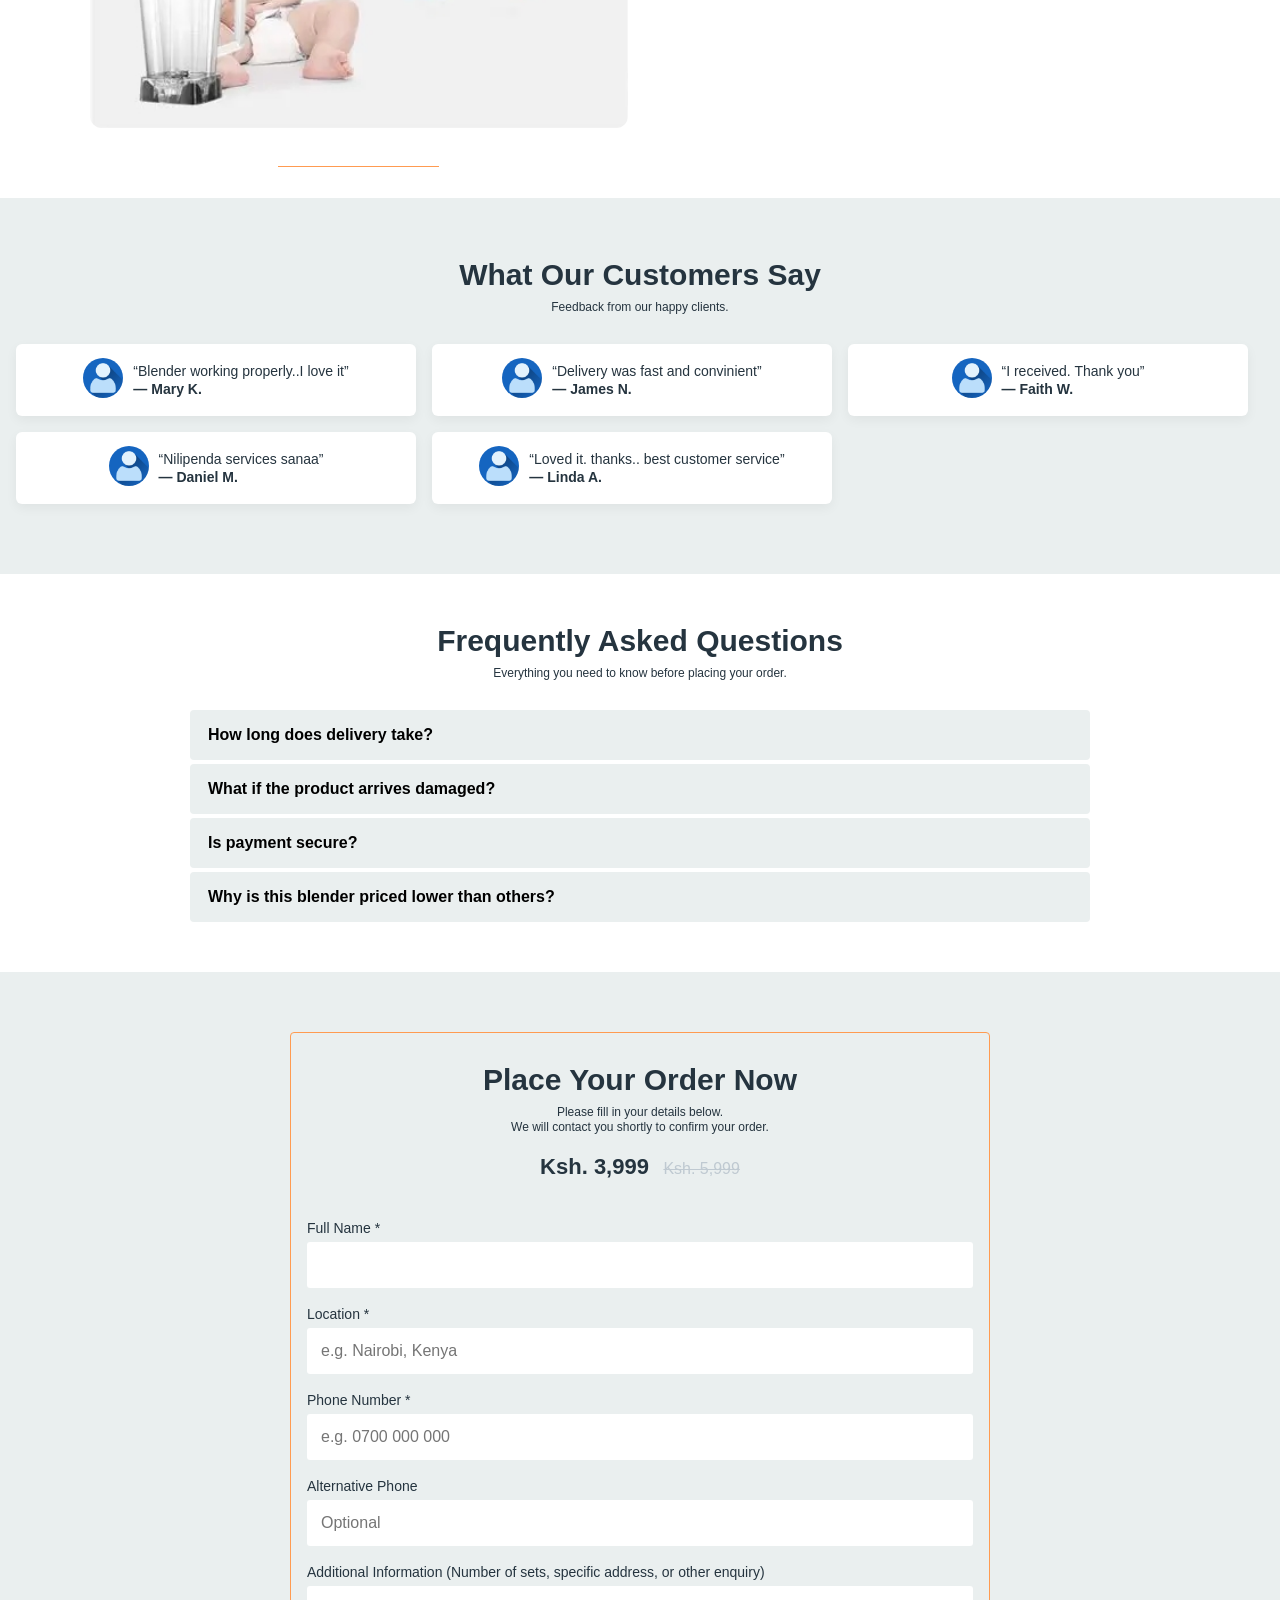
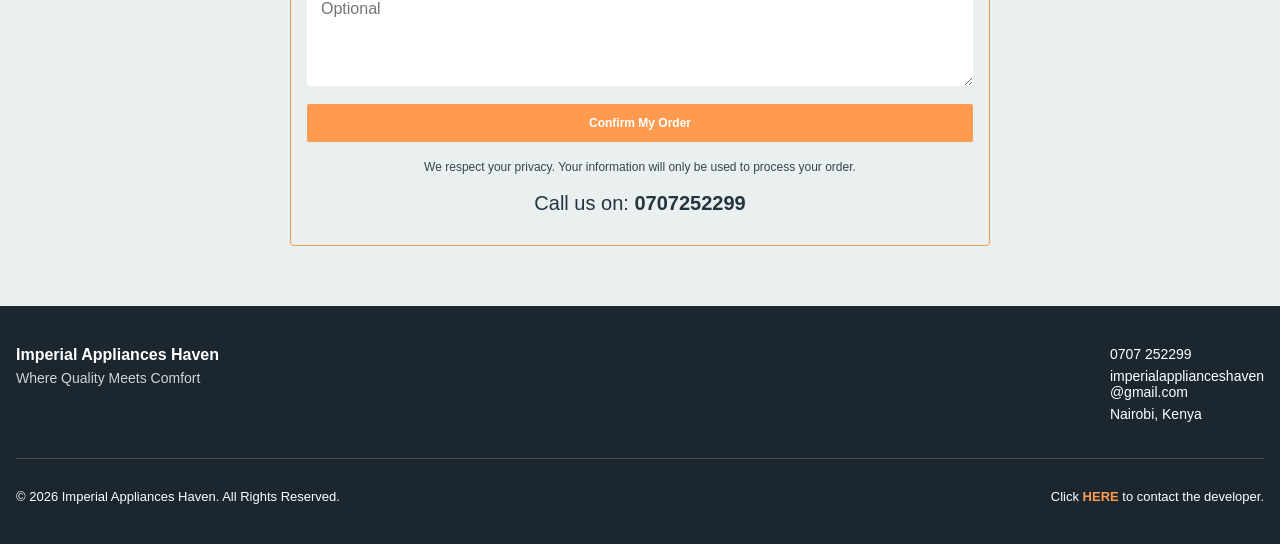
==== commit 89db8720: "Update index.html" ====
--- a/index.html
+++ b/index.html
@@ -149,7 +149,7 @@
                     <!-- <p>
                                     Lorem ipsum dolor sit amet, consectetur adipiscing elit,
                                     sed do eiusmod tempor incididunt ut labore.
-                                </p> -->
+                                </p> 
                 </div>
     
                 <div class="benefit-card">
@@ -160,7 +160,7 @@
                     <!-- <p>
                                     Lorem ipsum dolor sit amet, consectetur adipiscing elit,
                                     sed do eiusmod tempor incididunt ut labore.
-                                </p> -->
+                                </p> 
                 </div>
     
     
@@ -172,7 +172,7 @@
                     <!-- <p>
                                     Lorem ipsum dolor sit amet, consectetur adipiscing elit,
                                     sed do eiusmod tempor incididunt ut labore.
-                                </p> -->
+                                </p> 
                 </div>
     
                 <div class="benefit-card">
@@ -183,7 +183,7 @@
                     <!-- <p>
                                     Lorem ipsum dolor sit amet, consectetur adipiscing elit,
                                     sed do eiusmod tempor incididunt ut labore.
-                                </p> -->
+                                </p> 
                 </div> -->
 
 
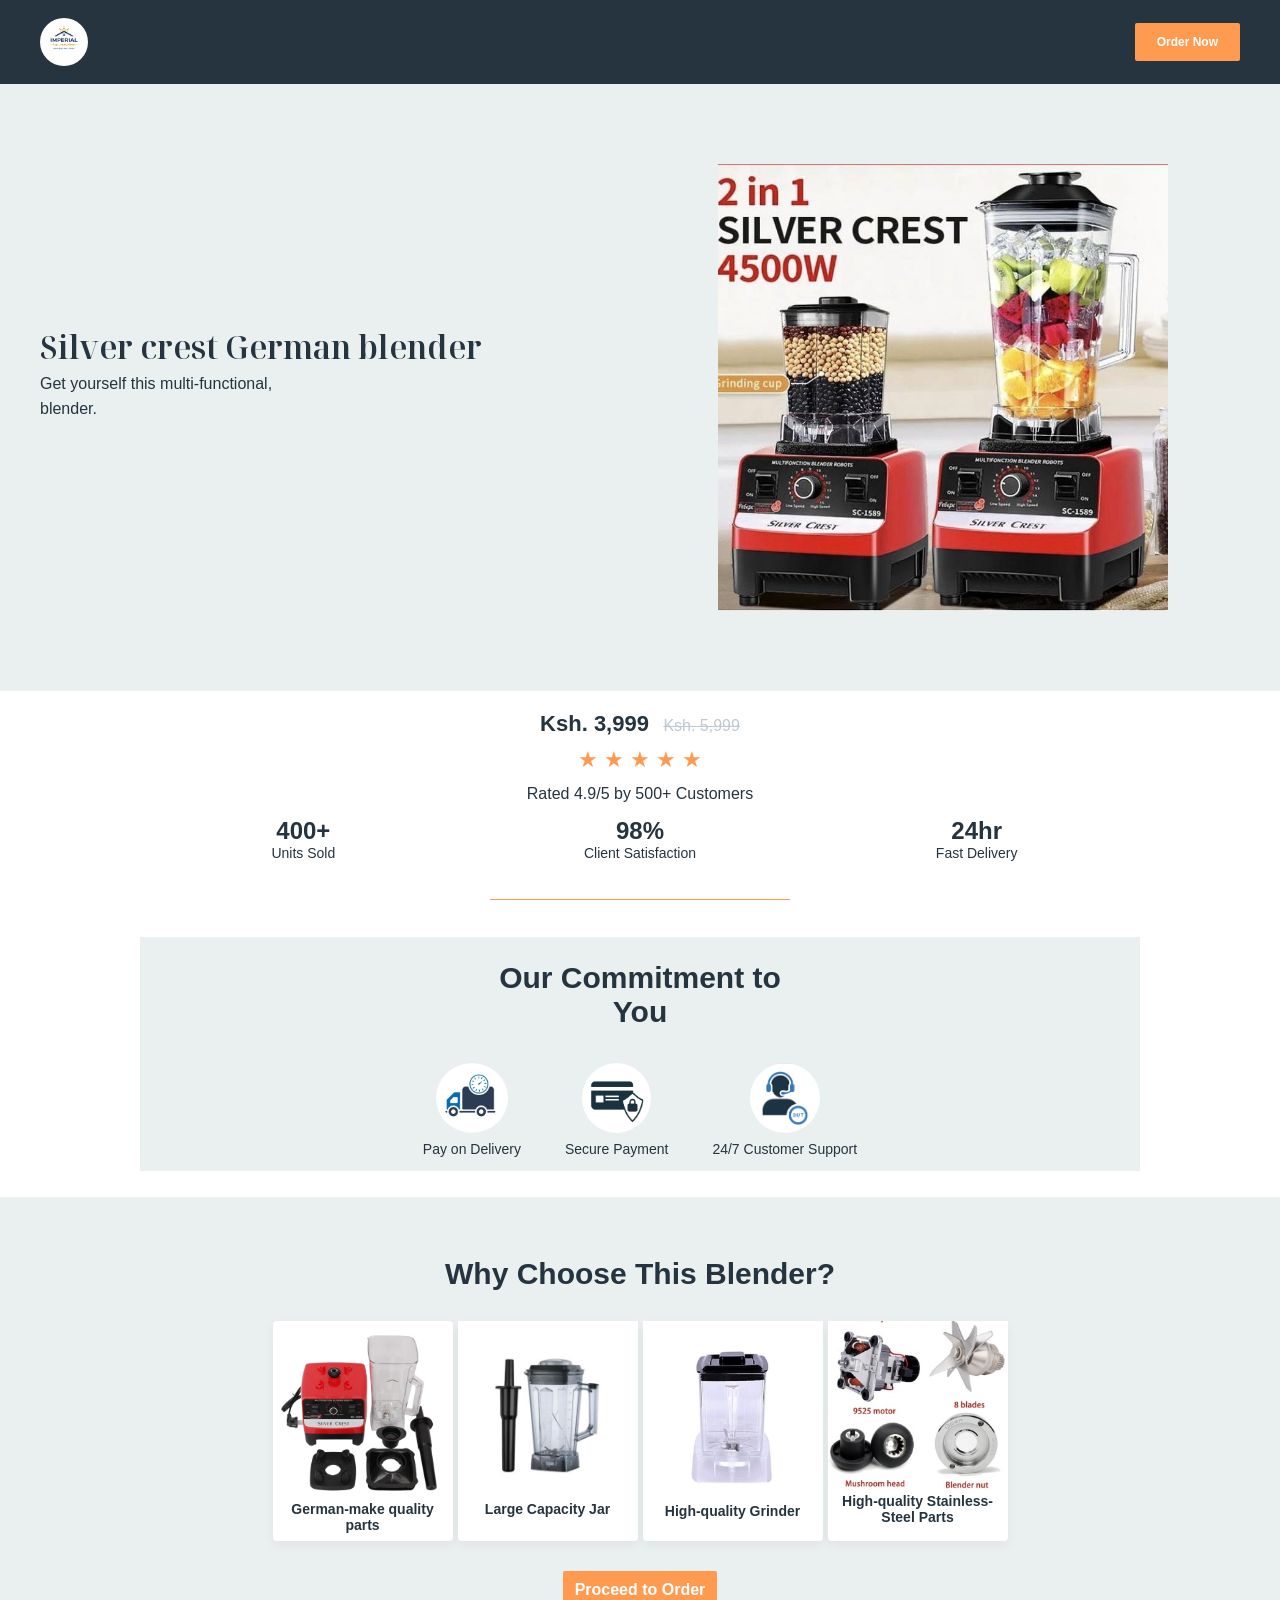
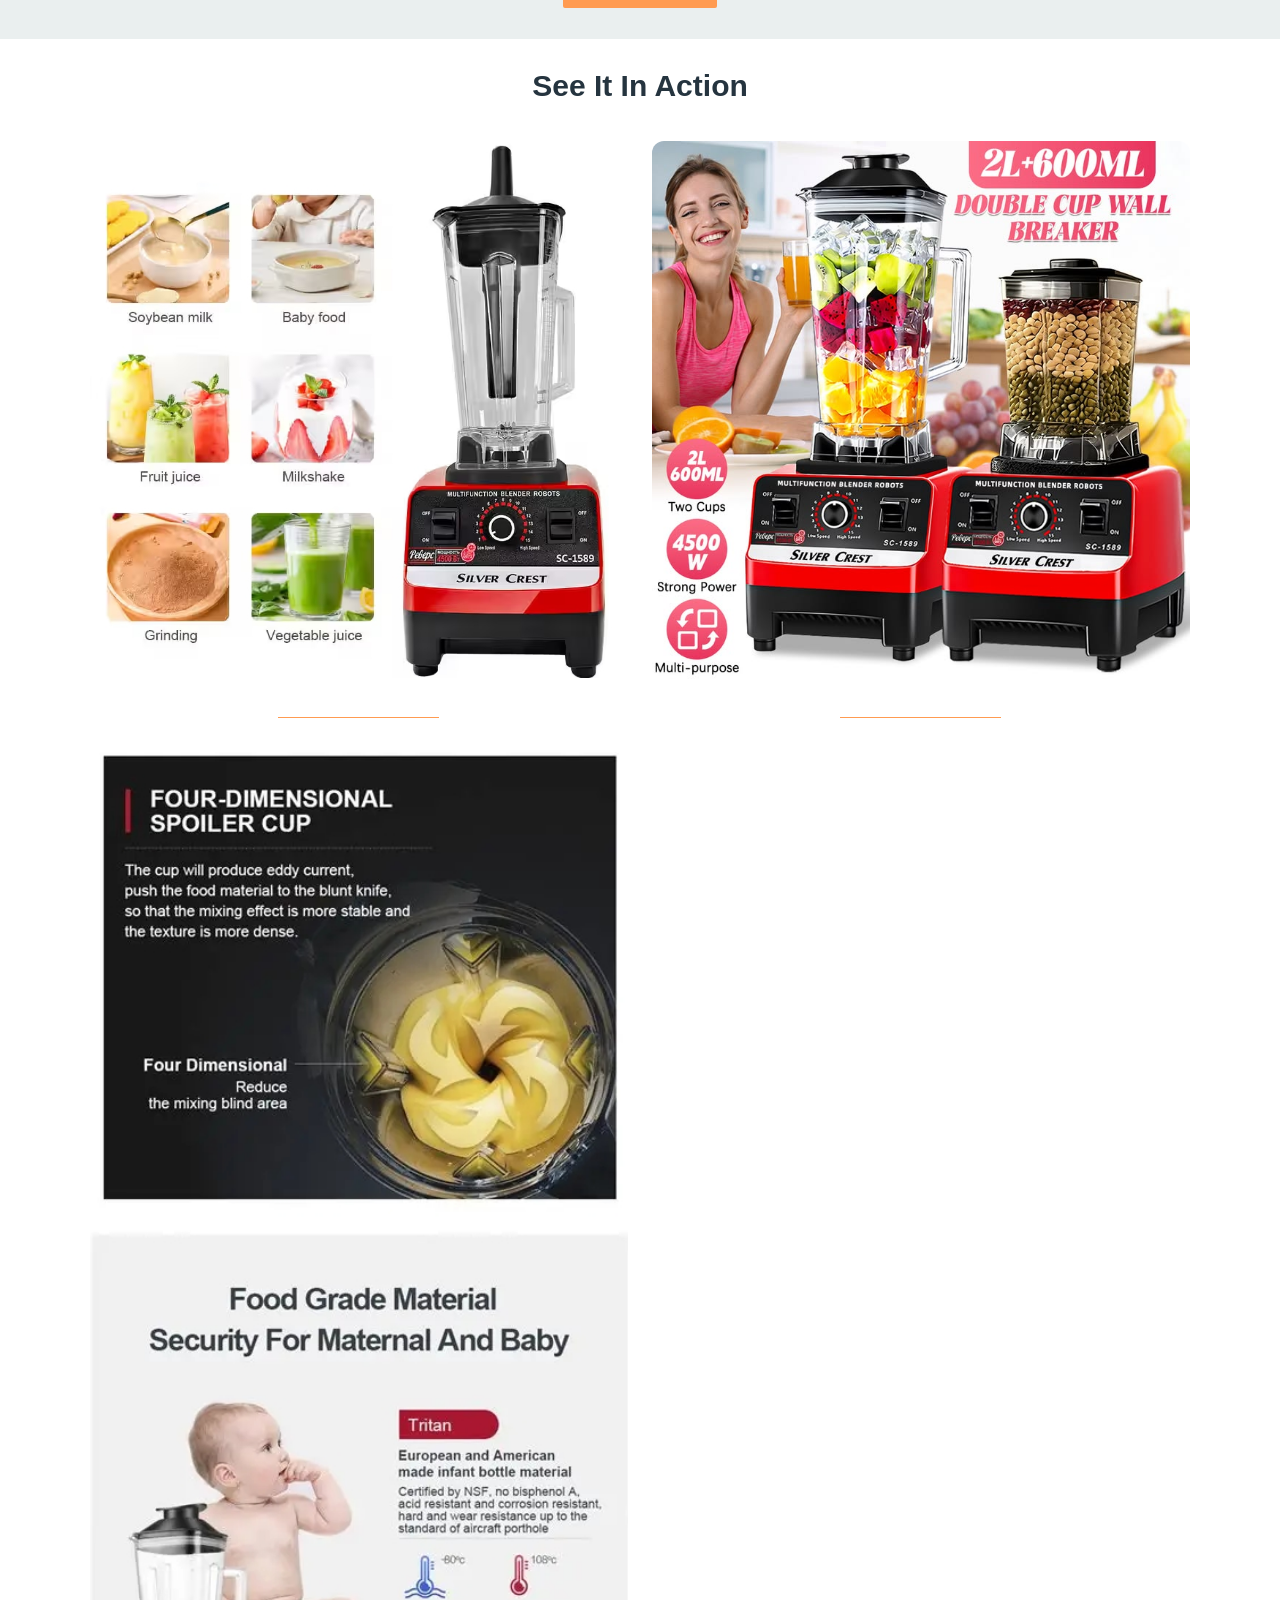
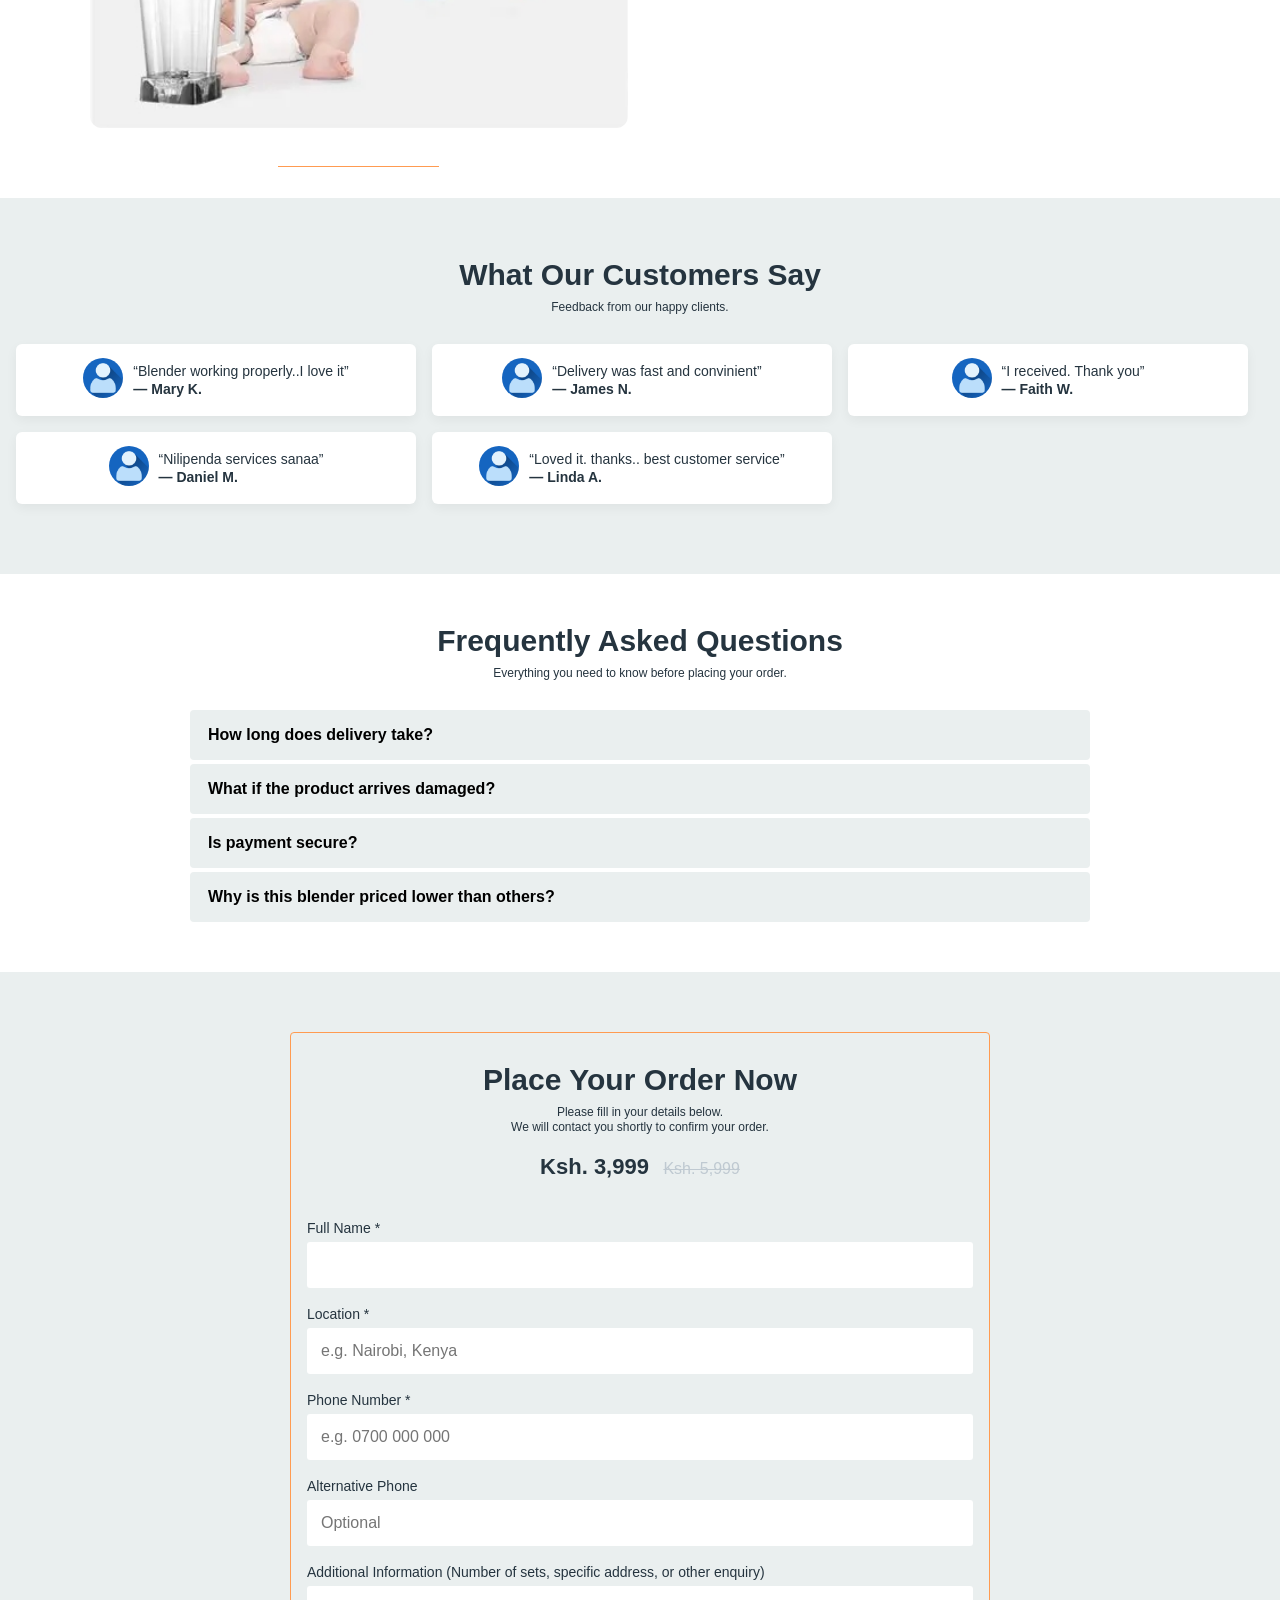
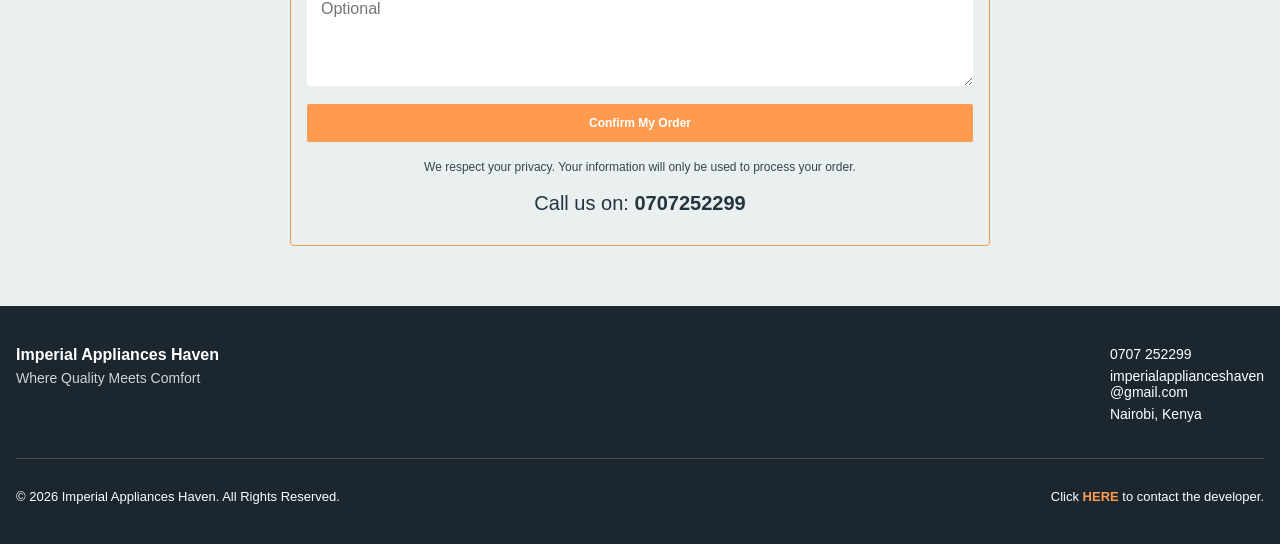
==== commit a02f9037: "Update index.html" ====
--- a/index.html
+++ b/index.html
@@ -141,64 +141,9 @@
     
             <div class="benefits-grid">
     
-                <!-- <div class="benefit-card">
+                <div class="benefit-card">
                     <div class="benefit-icon">
                         <img src="images/blender-parts-removebg-preview.png" alt="product-icon" class="">
-                    </div>
-                    <h4>German-make quality parts</h4>
-                    <!-- <p>
-                                    Lorem ipsum dolor sit amet, consectetur adipiscing elit,
-                                    sed do eiusmod tempor incididunt ut labore.
-                                </p> 
-                </div>
-    
-                <div class="benefit-card">
-                    <div class="benefit-icon">
-                        <img src="images/jar_blender.jpg" alt="product-icon" class="">
-                    </div>
-                    <h4>Large Capacity Jar</h4>
-                    <!-- <p>
-                                    Lorem ipsum dolor sit amet, consectetur adipiscing elit,
-                                    sed do eiusmod tempor incididunt ut labore.
-                                </p> 
-                </div>
-    
-    
-                <div class="benefit-card">
-                    <div class="benefit-icon">
-                        <img src="images/grinder.jpeg" alt="product-icon" class="">
-                    </div>
-                    <h4>High-quality Grinder</h4>
-                    <!-- <p>
-                                    Lorem ipsum dolor sit amet, consectetur adipiscing elit,
-                                    sed do eiusmod tempor incididunt ut labore.
-                                </p> 
-                </div>
-    
-                <div class="benefit-card">
-                    <div class="benefit-icon">
-                        <img src="images/blenderparts3.jpeg" alt="product-icon" class="">
-                    </div>
-                    <h4>High-quality Stainless-Steel Parts</h4>
-                    <!-- <p>
-                                    Lorem ipsum dolor sit amet, consectetur adipiscing elit,
-                                    sed do eiusmod tempor incididunt ut labore.
-                                </p> 
-                </div> -->
-
-
-
-
-
-
-
-
-
-
-
-<div class="benefit-card">
-                    <div class="benefit-icon">
-                        <img src="images/img6.jpg" alt="product-icon" class="">
                     </div>
                     <h4>German-make quality parts</h4>
                     <!-- <p>
@@ -209,7 +154,7 @@
     
                 <div class="benefit-card">
                     <div class="benefit-icon">
-                        <img src="images/img5.jpg" alt="product-icon" class="">
+                        <img src="images/jar_blender.jpg" alt="product-icon" class="">
                     </div>
                     <h4>Large Capacity Jar</h4>
                     <!-- <p>
@@ -221,7 +166,7 @@
     
                 <div class="benefit-card">
                     <div class="benefit-icon">
-                        <img src="images/img9.jpg" alt="product-icon" class="">
+                        <img src="images/grinder.jpeg" alt="product-icon" class="">
                     </div>
                     <h4>High-quality Grinder</h4>
                     <!-- <p>
@@ -232,31 +177,20 @@
     
                 <div class="benefit-card">
                     <div class="benefit-icon">
-                        <img src="images/img7.jpg" alt="product-icon" class="">
+                        <img src="images/blenderparts3.jpeg" alt="product-icon" class="">
                     </div>
                     <h4>High-quality Stainless-Steel Parts</h4>
                     <!-- <p>
                                     Lorem ipsum dolor sit amet, consectetur adipiscing elit,
                                     sed do eiusmod tempor incididunt ut labore.
                                 </p> -->
-                </div>
-
-
-
-
-
-
-
-
-
-
-
-
-            
-            </div>
-    
-        </div>
-    </section>
+                </div> 
+
+            </div>
+    
+        </div>
+    </section>
+    
 
     <div class="order-now-button-container">
         <a href="#order" class="btnprimary2">
